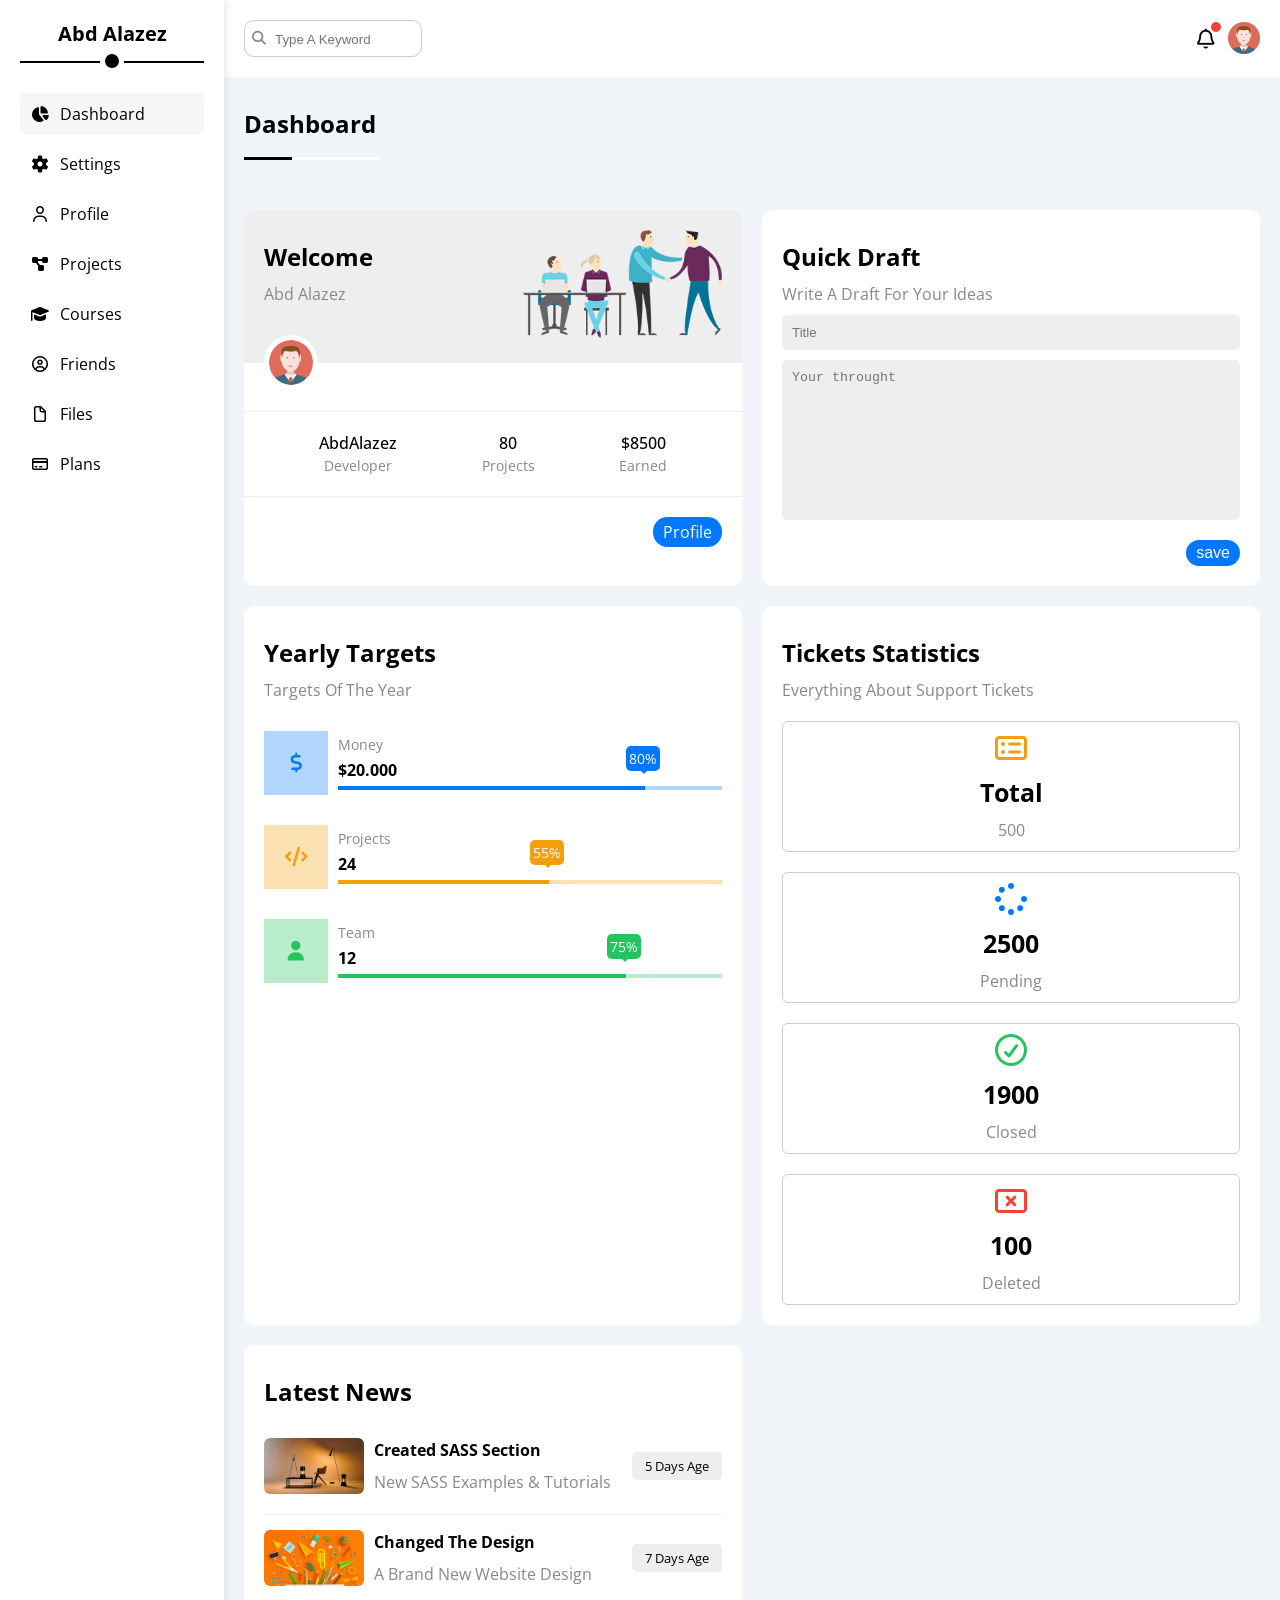
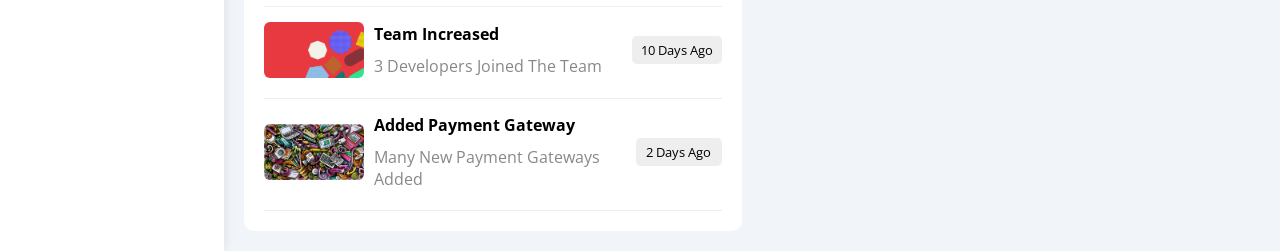
==== index.html @ 76b4c106 "Add files via upload" ====
<!doctype html>
<html lang="en">
  <head>
    <meta charset="UTF-8" />
    <meta name="viewport" content="width=device-width, initial-scale=1.0" />
    <link rel="stylesheet" href="css/all.min.css" />
    <link rel="stylesheet" href="css/framewerk.css" />
    <link rel="stylesheet" href="css/style.css" />
    <!-- font -->
    <link rel="preconnect" href="https://fonts.googleapis.com" />
    <link rel="preconnect" href="https://fonts.gstatic.com" crossorigin />
    <link
      href="https://fonts.googleapis.com/css2?family=Open+Sans:ital,wght@0,300..800;1,300..800&display=swap"
      rel="stylesheet"
    />
    <title>Dashboard-me</title>
  </head>
  <body>
    <main class="d-flex">
      <aside class="bg-white p-20 relative">
        <h3 class="relative txt-center txt-cap">abd alazez</h3>
        <ul>
          <li>
            <a
              href="index.html"
              class="active c-black txt-cap p-10 d-flex al-center gap-10 rad-6"
            >
              <i class="fa-solid fa-chart-pie fa-fw"></i>
              <span>dashboard</span>
            </a>
          </li>
          <li>
            <a
              href="settings.html"
              class="c-black txt-cap p-10 d-flex al-center gap-10 rad-6"
            >
              <i class="fa-solid fa-gear fa-fw"></i>
              <span>settings</span>
            </a>
          </li>
          <li>
            <a
              href="profile.html"
              class="c-black txt-cap p-10 d-flex al-center gap-10 rad-6"
            >
              <i class="fa-regular fa-user fa-fw"></i>
              <span>profile</span>
            </a>
          </li>
          <li>
            <a
              href="projects.html"
              class="c-black txt-cap p-10 d-flex al-center gap-10 rad-6"
            >
              <i class="fa-solid fa-diagram-project fa-fw"></i>
              <span>projects</span>
            </a>
          </li>
          <li>
            <a
              href="courses.html"
              class="c-black txt-cap p-10 d-flex al-center gap-10 rad-6"
            >
              <i class="fa-solid fa-graduation-cap fa-fw"></i>
              <span>courses</span>
            </a>
          </li>
          <li>
            <a
              href="friends.html"
              class="c-black txt-cap p-10 d-flex al-center gap-10 rad-6"
            >
              <i class="fa-regular fa-circle-user fa-fw"></i>
              <span>friends</span>
            </a>
          </li>
          <li>
            <a
              href="files.html"
              class="c-black txt-cap p-10 d-flex al-center gap-10 rad-6"
            >
              <i class="fa-regular fa-file fa-fw"></i>
              <span>files</span>
            </a>
          </li>
          <li>
            <a
              href="plans.html"
              class="c-black txt-cap p-10 d-flex al-center gap-10 rad-6"
            >
              <i class="fa-regular fa-credit-card fa-fw"></i>
              <span>plans</span>
            </a>
          </li>
        </ul>
      </aside>
      <section class="content">
        <!-- header -->
        <header class="flex-between p-20 bg-white">
          <div class="search relative">
            <i class="fa-solid fa-magnifying-glass"></i>
            <input type="search" placeholder="type a keyword" />
          </div>
          <div class="icons d-flex al-center gap-10 relative">
            <i class="fa-regular fa-bell fa-lg"></i>
            <img src="images/avatar.png" alt="avatar" />
          </div>
        </header>
        <!-- end header -->
        <h1 class="relative txt-cap p-20">dashboard</h1>
        <div class="wrapper p-20 d-grid gap-20 p-10-mobile">
          <!-- welcome -->
          <article class="welcome bg-white rad-10 over-hidden">
            <div class="head relative p-20 p-5-mobile flex-between">
              <div class="txt">
                <h2>welcome</h2>
                <p>abd alazez</p>
              </div>
              <figure>
                <img src="images/welcome.png" alt="peaple" />
              </figure>
              <img src="images/avatar.png" alt="avatar" class="rad-half" />
            </div>
            <div
              class="info flex-between p-20 p-10-mobile gap-20 txt-center txt-cap"
            >
              <div class="name">
                <p>abdAlazez</p>
                <span>developer</span>
              </div>
              <div class="projects">
                <p>80</p>
                <span>projects</span>
              </div>
              <div class="earned">
                <p>$8500</p>
                <span>earned</span>
              </div>
            </div>
            <a
              href="profile.html"
              class="btn-shape m-20 bg-blue hover-blue d-block w-ft"
              >profile</a
            >
          </article>
          <!-- end welcome -->

          <!-- draft -->
          <article class="draft bg-white rad-10 p-20 p-10-mobile">
            <h2>quick draft</h2>
            <p>Write A Draft For Your Ideas</p>
            <form action="#">
              <input
                type="text"
                placeholder="Title"
                class="d-block p-10 rad-6 bg-eee"
              />
              <textarea
                placeholder="Your throught"
                class="d-block p-10 rad-6 bg-eee"
              ></textarea>
              <input
                type="submit"
                value="save"
                class="btn-shape bg-blue d-block hover-blue"
              />
            </form>
          </article>
          <!-- end draft -->

          <!-- targets -->
          <article class="targets bg-white p-20 p-10-mobile rad-10">
            <h2>yearly targets</h2>
            <p>Targets Of The Year</p>
            <div class="mony-box d-flex gap-10 al-center">
              <i class="fa-solid fa-dollar-sign c-blue fa-lg flex-center"></i>
              <div class="info">
                <span class="d-block">money</span>
                <span class="d-block">$20.000</span>
                <span class="d-block"
                  ><span
                    style="width: 80%"
                    data-set="80%"
                    class="relative"
                  ></span
                ></span>
              </div>
            </div>
            <div class="projects-box d-flex gap-10 al-center">
              <i class="fa-solid fa-code c-orange fa-lg flex-center"></i>
              <div class="info">
                <span class="d-block">projects</span>
                <span class="d-block">24</span>
                <span class="d-block"
                  ><span
                    style="width: 55%"
                    data-set="55%"
                    class="relative"
                  ></span
                ></span>
              </div>
            </div>
            <div class="team-box d-flex gap-10 al-center">
              <i class="fa-solid fa-user c-green fa-lg flex-center"></i>
              <div class="info">
                <span class="d-block">Team</span>
                <span class="d-block">12</span>
                <span class="d-block"
                  ><span
                    style="width: 75%"
                    data-set="75%"
                    class="relative"
                  ></span
                ></span>
              </div>
            </div>
          </article>
          <!-- end targets -->

          <!-- statistics -->
          <article class="statistics bg-white rad-10 p-20 p-10-mobile">
            <h2>Tickets Statistics</h2>
            <p>Everything About Support Tickets</p>
            <div class="boxes d-grid gap-20 mt-20">
              <div class="total p-10 txt-center rad-6">
                <i class="fa-regular fa-rectangle-list fa-2x c-orange"></i>
                <p>Total</p>
                <span>500 </span>
              </div>
              <div class="pending p-10 txt-center rad-6">
                <i class="fa-solid fa-spinner c-blue fa-2x"></i>
                <p>2500</p>
                <span>Pending</span>
              </div>
              <div class="closed p-10 txt-center rad-6">
                <i class="fa-regular fa-circle-check fa-2x c-green"></i>
                <p>1900</p>
                <span>Closed</span>
              </div>
              <div class="deleted p-10 txt-center rad-6">
                <i class="fa-regular fa-rectangle-xmark fa-2x c-red"></i>
                <p>100</p>
                <span>Deleted</span>
              </div>
            </div>
          </article>
          <!-- end statistics -->

          <!-- news -->
          <article class="news bg-white p-20 p-10-mobile rad-10">
            <h2>latest news</h2>
            <div class="news-boxes">
              <div class="flex-between">
                <div class="info d-flex al-center gap-10">
                  <img src="images/news-01.png" class="rad-6" />
                  <div class="txt">
                    <h3>Created SASS Section</h3>
                    <p>New SASS Examples & Tutorials</p>
                  </div>
                </div>
                <span class="d-block rad-6 txt-center">5 days age</span>
              </div>
              <div class="flex-between">
                <div class="info d-flex al-center gap-10">
                  <img src="images/news-02.png" class="rad-6" />
                  <div class="txt">
                    <h3>Changed The Design</h3>
                    <p>A Brand New Website Design</p>
                  </div>
                </div>
                <span class="d-block rad-6 txt-center">7 days age</span>
              </div>
              <div class="flex-between">
                <div class="info d-flex al-center gap-10">
                  <img src="images/news-03.png" class="rad-6" />
                  <div class="txt">
                    <h3>Team Increased</h3>
                    <p>3 Developers Joined The Team</p>
                  </div>
                </div>
                <span class="d-block rad-6 txt-center">10 days ago</span>
              </div>
              <div class="flex-between">
                <div class="info d-flex al-center gap-10">
                  <img src="images/news-04.png" class="rad-6" />
                  <div class="txt">
                    <h3>Added Payment Gateway</h3>
                    <p>Many New Payment Gateways Added</p>
                  </div>
                </div>
                <span class="d-block rad-6 txt-center">2 days ago</span>
              </div>
            </div>
          </article>
          <!-- end news -->
        </div>
      </section>
    </main>
  </body>
</html>
---- css/framewerk.css ----
/* layout */
.d-block {
  display: block;
}

.d-flex {
  display: flex;
}

.al-center {
  align-items: center;
}

.flx-bt {
  justify-content: space-between;
}

.gap-5 {
  gap: calc(var(--px-x) / 2);
}
.gap-10 {
  gap: var(--px-x);
}
.gap-20 {
  gap: var(--px-2x);
}

.d-grid {
  display: grid;
}
@media (max-width: 47.9375rem) {
  .d-block-moblie {
    display: block;
  }
}
/* end-layout */
/* over flow */
.over-hidden {
  overflow: hidden;
}
/* end over flow */

/* padding - margin */
.p-10 {
  padding: var(--px-x);
}

.p-tb-10 {
  padding: var(--px-x);
}

.p-15 {
  padding: 0.9375rem;
}

.p-20 {
  padding: var(--px-2x);
}

.pt-20 {
  padding-block-start: 1.25rem;
}
.p-tb-20 {
  padding: var(--px-2x);
}
@media (max-width: 47.9375rem) {
  .p-5-mobile {
    padding: calc(var(--px-x) / 2);
  }
}
@media (max-width: 47.9375rem) {
  .p-10-mobile {
    padding: var(--px-x);
  }
}

.m-20 {
  margin: 1.25rem;
}
.mt-20 {
  margin-top: var(--px-2x);
}
/* end padding - margin */
.w-ft {
  width: fit-content;
}
/* background */
.bg-eee {
  background-color: #eee;
}
.bg-blue {
  background-color: var(--blue-color);
}
.hover-blue:hover {
  background-color: var(--blue-alt-color);
}
.bg-white {
  background-color: #fff;
}

/* end background */
/* border */
.rad-6 {
  border-radius: 0.375em;
}
.rad-10 {
  border-radius: var(--px-x);
}

.rad-half {
  border-radius: 50%;
}
/* end border */
/* position */
.relative {
  position: relative;
}
/* end position */
/* font */
.txt-center {
  text-align: center;
}
@media (max-width: 47.9375rem) {
  .txt-center-mobile {
    text-align: center;
  }
}
.txt-cap {
  text-transform: capitalize;
}
.txt-upper {
  text-transform: uppercase;
}
.c-black {
  color: #000;
}
.c-green {
  color: var(--green-color);
}
.c-orange {
  color: var(--orange-color);
}
.c-red {
  color: var(--red-color);
}
.c-blue {
  color: var(--blue-color)
}
/* end font */
/* componant */
.flex-between {
  display: flex;
  justify-content: space-between;
  align-items: center;
}
.flex-center {
  display: flex;
  justify-content: center;
  align-items: center;
}

.btn-shape {
  border: none;
  padding: 0.25rem var(--px-x);
  font-size: 1rem;
  border-radius: 0.9rem;
}
---- css/style.css ----
*,
*::before,
*::after {
  box-sizing: border-box;
}

input:focus,
button:focus,
textarea:focus {
  outline: none;
}

:root {
  --blue-color: #0077ff;
  --blue-alt-color: #0d69d5;
  --orange-color: #f59e0b;
  --green-color: #22c55e;
  --red-color: #f44336;
  --grey-color: #888;
  --grey-alt-color: #eee;
  --duration: 0.3s;
  --px-x: 0.625rem;
  --px-2x: 1.25rem;
  --px-2x5: 1.5625rem;
  --px-3x: 1.875rem;
}

html {
  scroll-behavior: smooth;
}

::-webkit-scrollbar {
  width: 0.8rem;
}
::-webkit-scrollbar-track {
  background-color: #fff;
}
::-webkit-scrollbar-thumb {
  background-color: var(--blue-color);
}
::-webkit-scrollbar-thumb:hover {
  background-color: var(--blue-alt-color);
}

body {
  margin: 0;
  font-family: "Open Sans", sans-serif;
  text-transform: capitalize;
}

img {
  max-width: 100%;
}

a {
  color: inherit;
  text-decoration: none;
}

ul {
  list-style: none;
  padding: 0;
}
/* end global rules */
main {
  min-height: 100dvh;
  background-color: #f1f5f9;
}

/* asied */
main aside {
  box-shadow: 0 0 10px #ddd;
  width: 14rem;
  h3 {
    margin-top: 0;
    padding-bottom: 1rem;
    font-size: clamp(0.938rem, calc(0.824rem + 0.568vw), 1.25rem);
  }
  ul {
    a {
      margin-block-start: 0.5rem;
      transition: background-color var(--duration);
      &:hover,
      &.active {
        background-color: #f6f6f6;
      }
    }
  }
}
@media (min-width: 768px) {
  aside > h3 {
    &::before,
    &::after {
      content: "";
      position: absolute;
      background: #000;
    }
    &::before {
      width: 100%;
      height: 0.1rem;
      bottom: 0;
      left: 0;
    }
    &::after {
      border-radius: 50%;
      bottom: -50%;
      left: 50%;
      transform: translate(-50%, -50%);
      padding: 7px;
      border: 5px solid #fff;
    }
  }
  aside ul li:first-child {
    margin-block-start: var(--px-3x);
  }
}
@media (max-width: 47.9375rem) {
  main aside {
    max-width: 4rem;
    padding: var(--px-x) !important;
    h3 {
      writing-mode: sideways-lr;
      margin-left: 0.4rem;
      margin-top: 0.3rem;
    }
    li span {
      display: none;
    }
  }
}
/* end aside */
main section.content {
  flex: 1;
}

section.content header {
  .search {
    border: 1px solid #ccc;
    border-radius: 0.6rem;
    padding-block: 0.4rem;
    padding-inline: 1.875rem 0.4rem;
    i {
      position: absolute;
      top: 50%;
      transform: translateY(-50%);
      left: 5px;
      color: var(--grey-color);
      font-size: 14px;
    }
    input[type="search"] {
      border: none;
      width: 8.75rem;
      transition: width var(--duration);
      padding: 0;
      &::placeholder {
        text-transform: capitalize;
        transition: opacity var(--duration);
      }
      &:focus {
        width: 11.25rem;
        &::placeholder {
          opacity: 0;
        }
      }
    }
  }
  .icons {
    &::after {
      content: "";
      width: var(--px-x);
      height: var(--px-x);
      border-radius: 50%;
      background-color: var(--red-color);
      position: absolute;
      top: 0;
      left: 1.1em;
    }
    img {
      width: 2rem;
      height: 2rem;
    }
  }
}

h1 {
  margin: var(--px-x) 0 var(--px-3x);
  &::before,
  &::after {
    content: "";
    position: absolute;
    height: 3px;
    bottom: 0;
    left: var(--px-2x);
  }
  &::before {
    width: 8.5rem;
    background-color: #fff;
  }
  &::after {
    background-color: #000;
    width: 3rem;
  }
}

section.content .wrapper {
  grid-template-columns: repeat(auto-fill, minmax(22rem, 1fr));
}
@media (max-width: 767px) {
  section.content .wrapper {
    grid-template-columns: minmax(200px, 1fr);
    gap: 10px;
  }
}

.wrapper article {
  h2,
  h2 + p:first-of-type {
    margin-block: var(--px-x);
  }
  & h2 + p:first-of-type {
    color: var(--grey-color);
  }
}

/* welcome article */
.wrapper .welcome {
  .head {
    background-color: var(--grey-alt-color);
    align-items: flex-start;

    figure {
      margin: 0;
      width: 12.5rem;
    }
    & > img {
      position: absolute;
      width: 3.4rem;
      bottom: -1.7rem;
      border: 5px solid #fff;
    }
  }
  .info {
    margin-top: 3rem;
    border-block: 1px solid var(--grey-alt-color);
    justify-content: space-evenly;
    gap: var(--px-3x);
    p {
      font-weight: 500;
      margin: 0;
    }
    span {
      color: var(--grey-color);
      font-size: 0.9rem;
    }
  }
  a {
    color: #fff;
    margin-left: auto;
    margin-bottom: var(--px-3x);
    transition: background-color var(--duration);
  }
}
/* end welcome article */

/* draft article */
.wrapper .draft {
  form {
    input[type="text"],
    textarea {
      width: 100%;
      border: none;
      color: #fff;
      caret-color: #000;
    }
    textarea {
      margin-block: var(--px-x);
      height: 10rem;
      resize: none;
    }
    input[type="submit"] {
      color: #fff;
      margin: var(--px-2x) 0 0 auto;
      cursor: pointer;
    }
  }
}
/* end draft article */

/* target artcile */
.wrapper .targets {
  & > div {
    margin-block: var(--px-3x);
    i {
      width: 4rem;
      height: 4rem;
    }
    .info {
      flex-grow: 1;
      & > span:first-child {
        color: var(--grey-color);
        font-size: 14px;
      }
      & > span:nth-child(2) {
        margin-block: 5px;
        font-weight: bold;
      }
      & > span:last-child {
        span {
          display: block;
          height: 4px;
          &::before {
            content: attr(data-set);
            position: absolute;
            right: -15px;
            top: -40px;
            color: #fff;
            font-size: 14px;
            padding: 3px;
            border-radius: 5px;
          }
          &::after {
            content: "";
            position: absolute;
            border-width: 6px;
            border-style: solid;
            border-color: transparent;
            right: -5px;
            top: -18px;
          }
        }
      }
    }
  }

  .mony-box {
    i {
      background-color: #0077ff4f;
    }
    .info {
      & > span:last-child {
        background-color: #0077ff4f;
        span {
          background-color: var(--blue-color);
          &::before {
            background-color: var(--blue-color);
          }
          &::after {
            border-top-color: var(--blue-color);
          }
        }
      }
    }
  }
  .projects-box {
    i {
      background-color: #f59f0b4f;
    }
    .info {
      & > span:last-child {
        background-color: #f59f0b4f;
        span {
          background-color: var(--orange-color);
          &::before {
            background-color: var(--orange-color);
          }
          &::after {
            border-top-color: var(--orange-color);
          }
        }
      }
    }
  }
  .team-box {
    i {
      background-color: #22c55e52;
    }
    .info {
      & > span:last-child {
        background-color: #22c55e52;
        span {
          background-color: var(--green-color);
          &:before {
            background-color: var(--green-color);
          }
          &::after {
            border-top-color: var(--green-color);
          }
        }
      }
    }
  }
}
/* end target article */
/* statistics */
.wrapper .statistics {
  .boxes {
    grid-template-columns: repeat(auto-fill, minmax(14rem, 1fr));
    & > div {
      border: 1px solid #ccc;
      p {
        font-weight: bold;
        font-size: var(--px-2x5);
        margin-block: var(--px-x);
      }
      span {
        color: var(--grey-color);
        font-size: 16px;
      }
    }
  }
}
/* end statistics */
.wrapper .news-boxes {
  & > div {
    margin-top: 15px;
    border-bottom: 1px solid var(--grey-alt-color);
    padding-bottom: 20px;;
    &:first-child {
      margin-top: 30px;
    }
    .info {
      img {
        width: 100px;
      }
      .txt {
        h3 {
          margin: 0;
          font-size: 1rem;
        }
        p {
          margin: var(--px-x) 0 0;
          color: var(--grey-color);
        }
      }
    }
    span {
      background-color: var(--grey-alt-color);
      padding: 5px;
      font-size: 0.8rem;
      width: 90px;
    }
  }
}
@media (max-width:767px) {
  .wrapper .news-boxes {
    & > div {
      flex-direction: column;
      text-align: center;
      gap: 20px;
      margin-bottom:20px ;
    }
    .info {
      flex-direction: column;
    }
  }
}
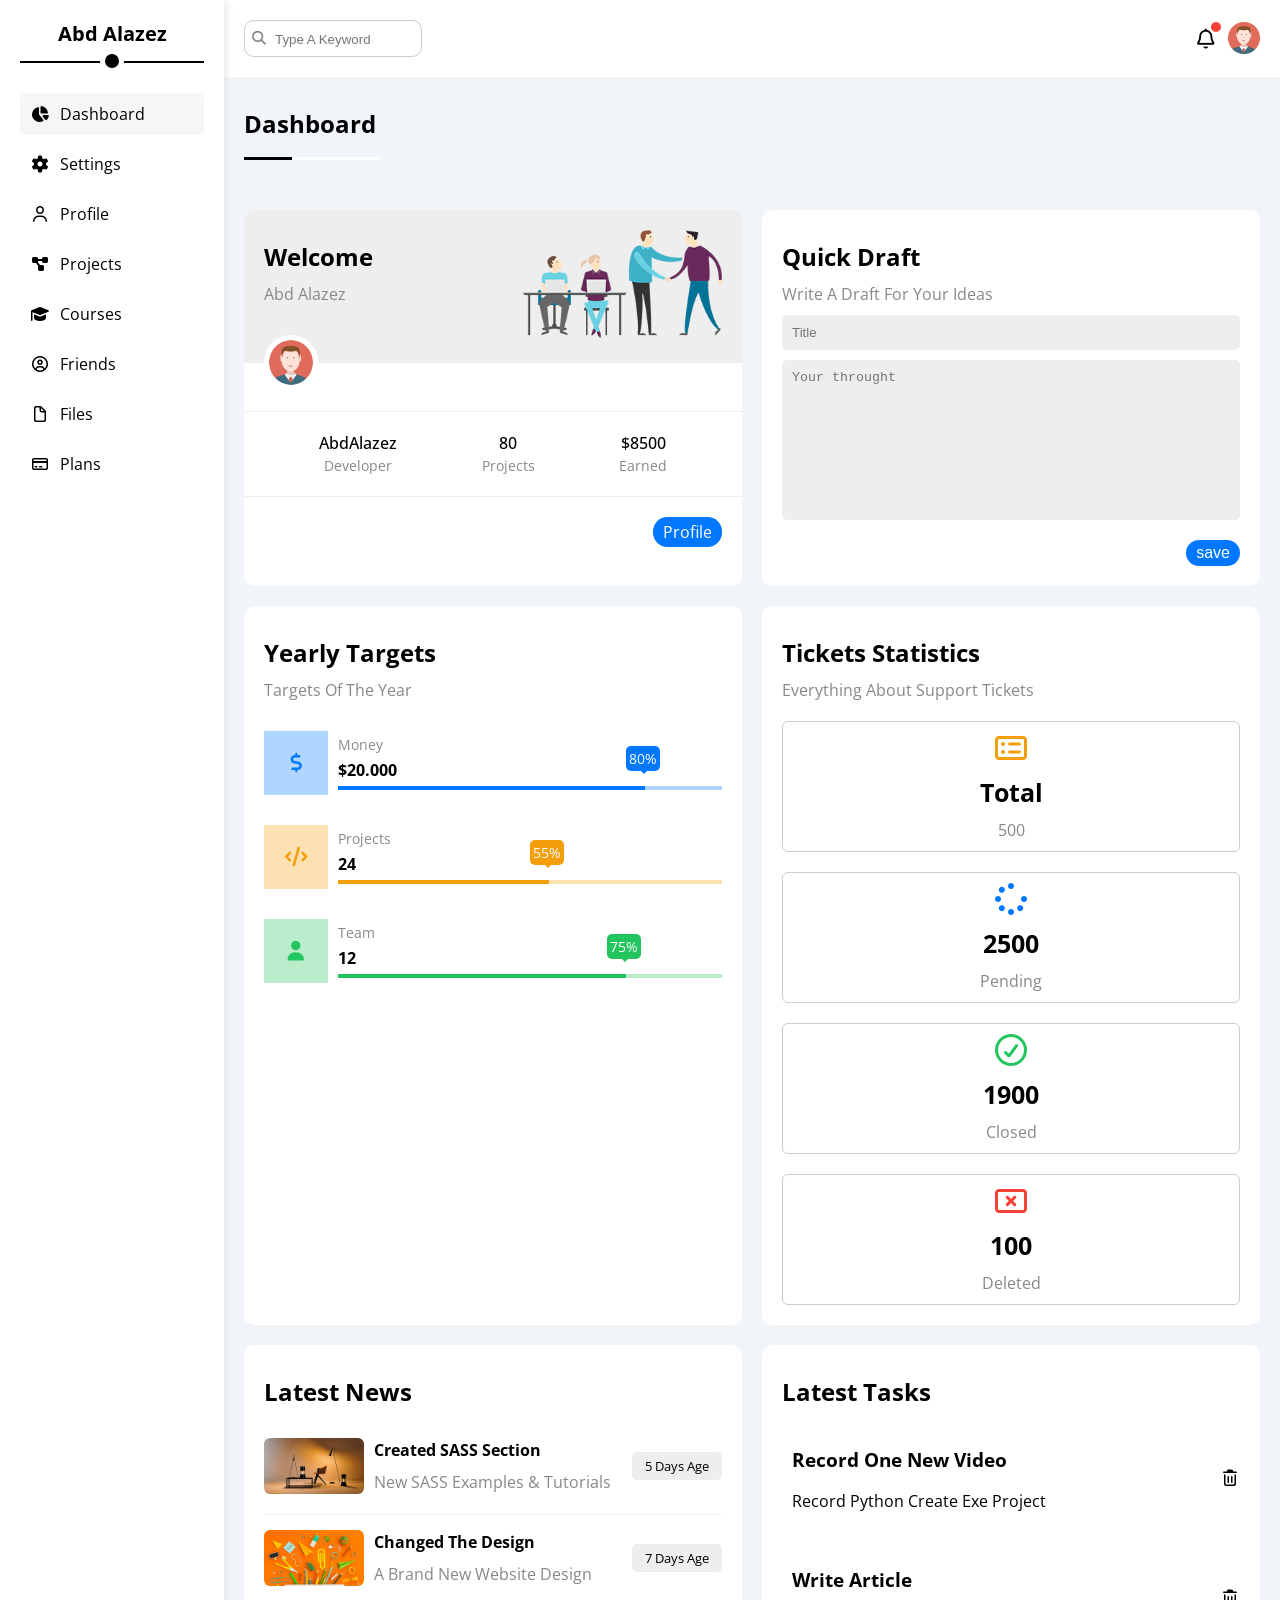
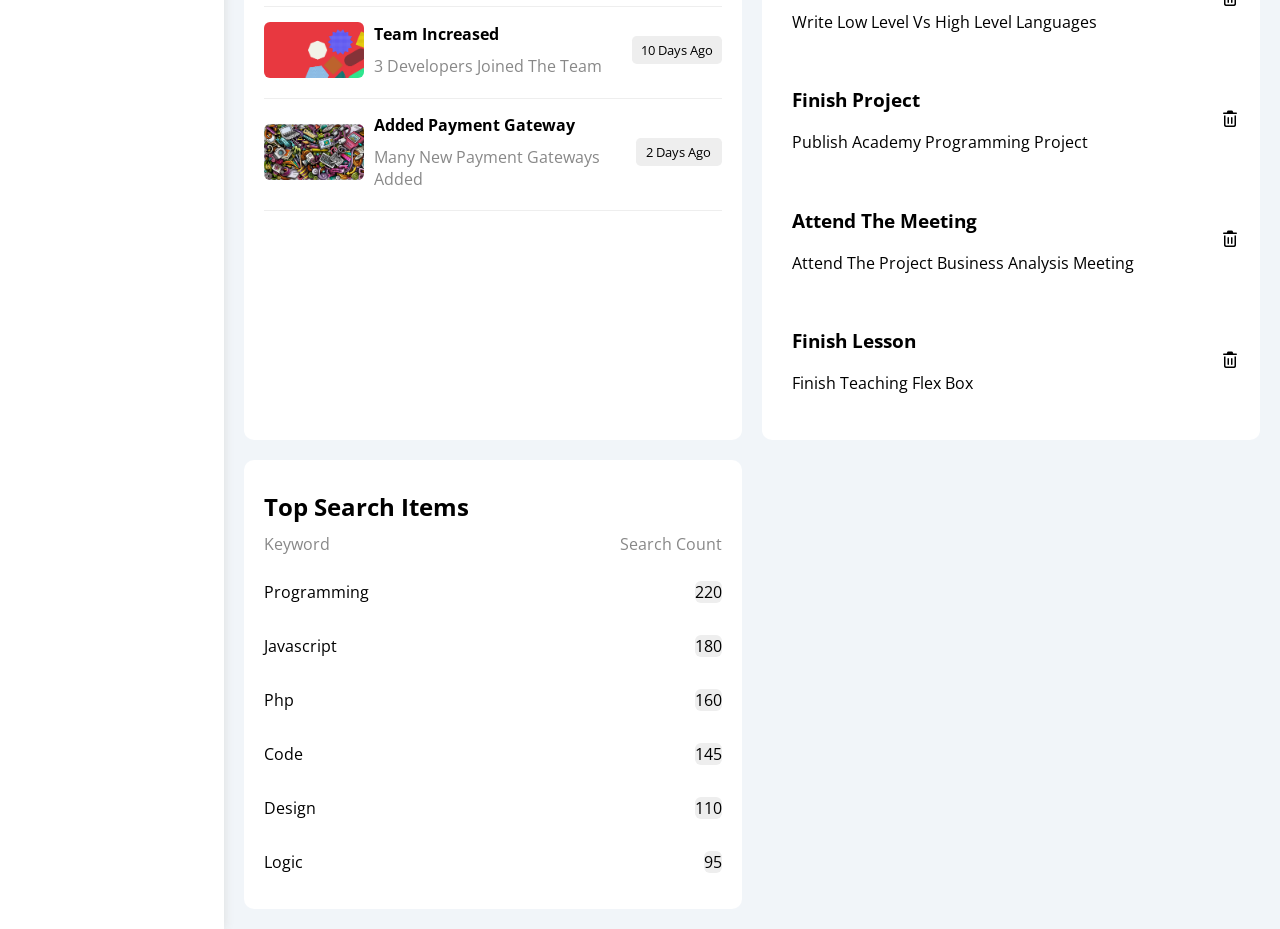
==== commit 1b0d0713: "adding items and search-items articles" ====
--- a/index.html
+++ b/index.html
@@ -293,6 +293,77 @@
             </div>
           </article>
           <!-- end news -->
+                    <!-- tasks -->
+          <article class="tasks bg-white p-20 p-10-mobile rad-10">
+            <h2>latest tasks</h2>
+            <div class="flex-between">
+              <div class="txt p-tb-10">
+                <h3>record one new video</h3>
+                <p>Record Python Create Exe Project</p>
+              </div>
+              <i class="fa-regular fa-trash-can"></i>
+            </div>
+            <div class="flex-between">
+              <div class="txt p-tb-10">
+                <h3>Write Article</h3>
+                <p>Write Low Level vs High Level Languages</p>
+              </div>
+              <i class="fa-regular fa-trash-can"></i>
+            </div>
+            <div class="flex-between">
+              <div class="txt p-tb-10">
+                <h3>Finish Project</h3>
+                <p>Publish Academy Programming Project</p>
+              </div>
+              <i class="fa-regular fa-trash-can"></i>
+            </div>
+            <div class="flex-between deleted">
+              <div class="txt p-tb-10">
+                <h3>Attend The Meeting</h3>
+                <p>Attend The Project Business Analysis Meeting</p>
+              </div>
+              <i class="fa-regular fa-trash-can"></i>
+            </div>
+            <div class="flex-between">
+              <div class="txt p-tb-10">
+                <h3>Finish Lesson</h3>
+                <p>Finish Teaching Flex Box</p>
+              </div>
+              <i class="fa-regular fa-trash-can"></i>
+            </div>
+          </article>
+          <!-- end tasks -->
+
+          <!-- search-item -->
+          <article class="search-item bg-white p-20 p-10-mobile rad-10">
+            <h2>top search items</h2>
+            <p class="flex-between"><span>keyword</span> <span>search count</span></p>
+            <div class="flex-between">
+              <p>programming</p>
+              <span class="rad-6 bg-eee">220</span>
+            </div>
+            <div class="flex-between">
+              <p>javascript</p>
+              <span class="rad-6 bg-eee">180</span>
+            </div>
+            <div class="flex-between">
+              <p>php</p>
+              <span class="rad-6 bg-eee">160</span>
+            </div>
+            <div class="flex-between">
+              <p>code</p>
+              <span class="rad-6 bg-eee">145</span>
+            </div>
+            <div class="flex-between">
+              <p>design</p>
+              <span class="rad-6 bg-eee">110</span>
+            </div>
+            <div class="flex-between">
+              <p>logic</p>
+              <span class="rad-6 bg-eee">95</span>
+            </div>
+          </article>
+          <!-- end search-item -->
         </div>
       </section>
     </main>
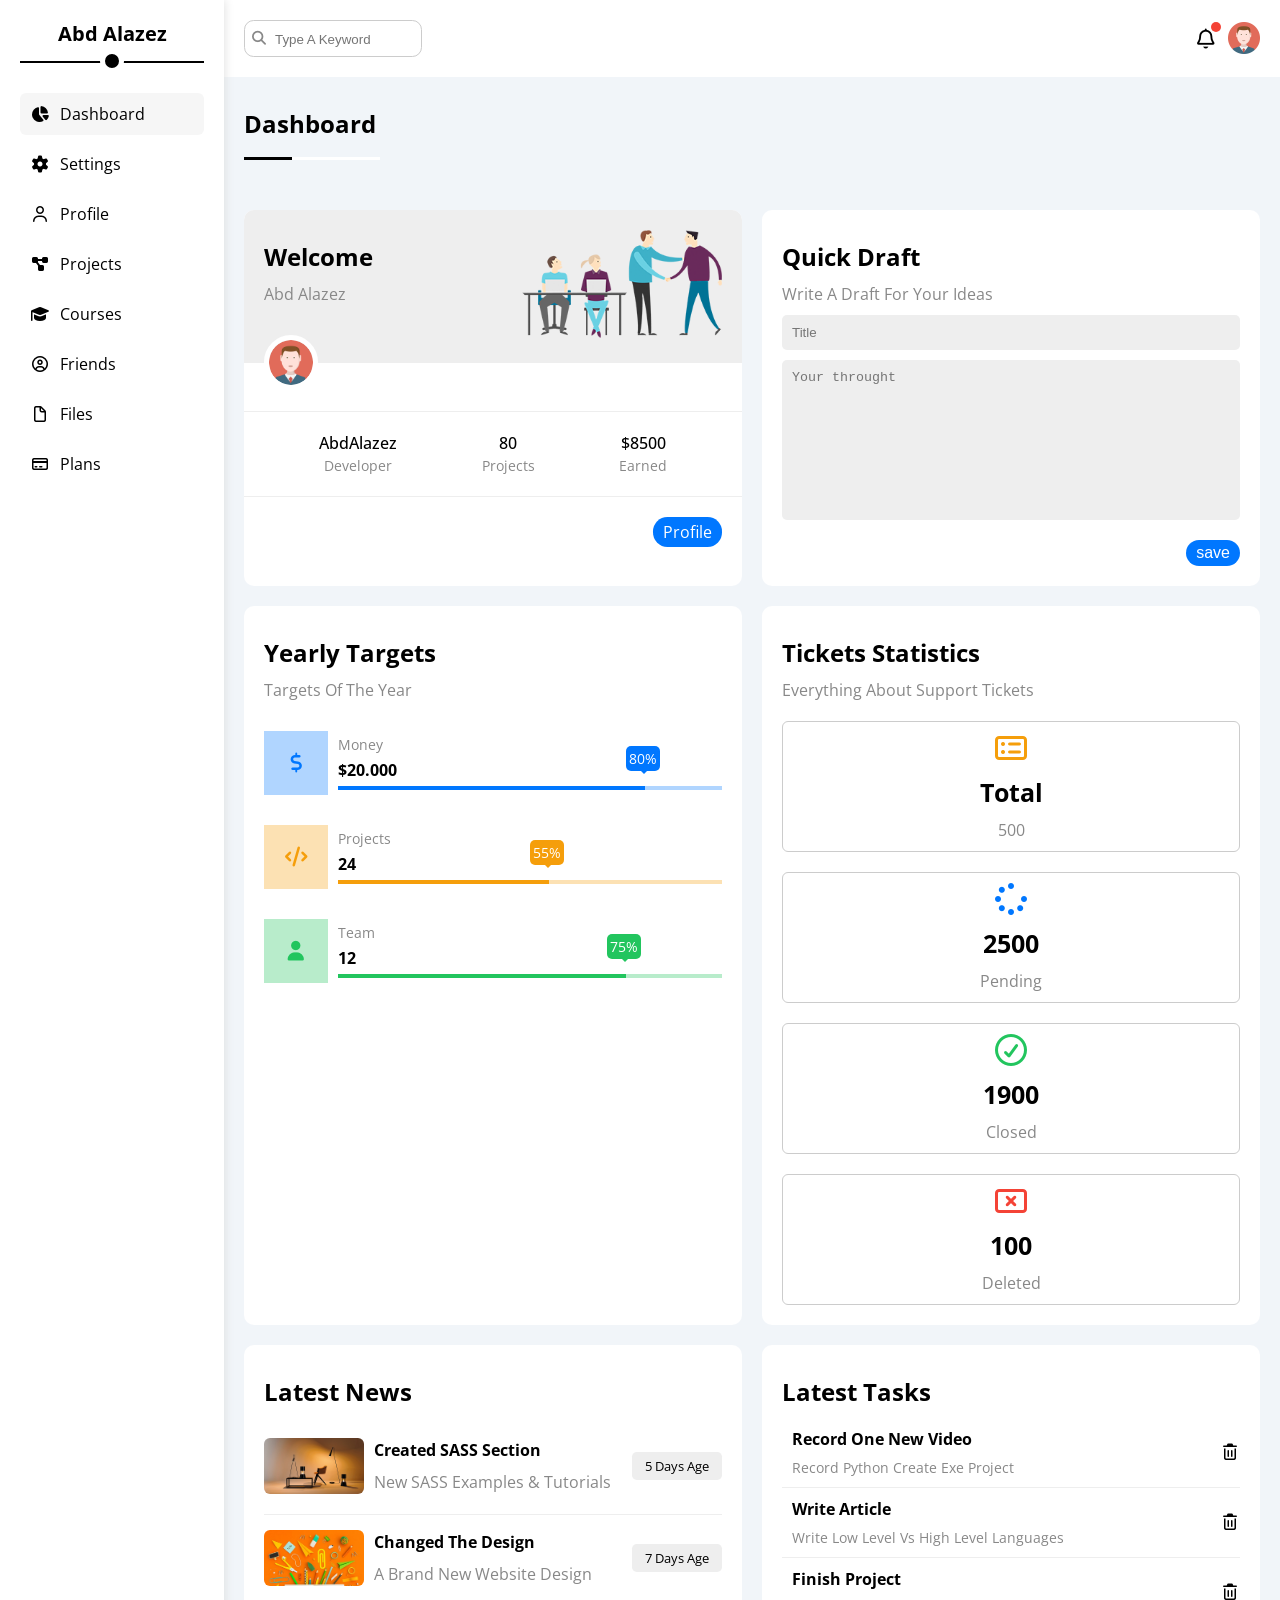
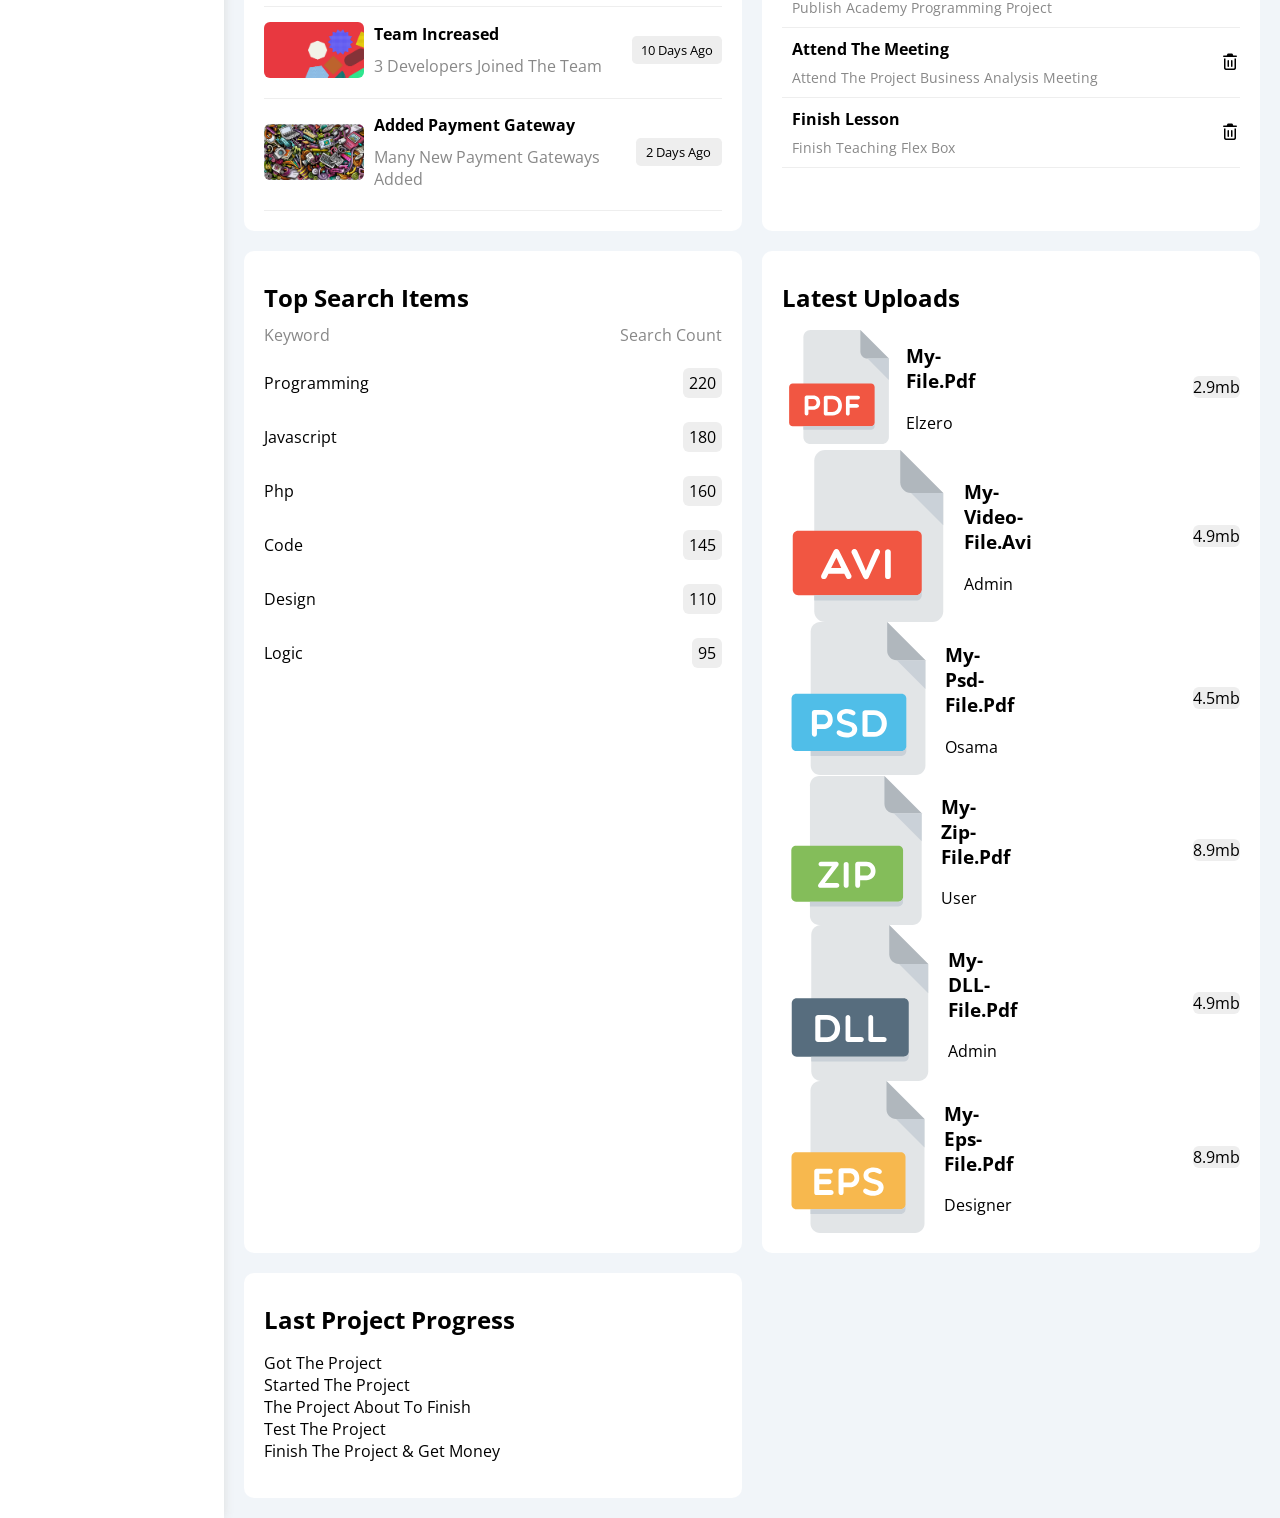
==== commit d8a76b71: "Update index.html by adding upload and projects sections Add uploads and projects sections with upda" ====
--- a/index.html
+++ b/index.html
@@ -364,6 +364,84 @@
             </div>
           </article>
           <!-- end search-item -->
+                    <!-- uploads -->
+          <article class="uploads bg-white p-20 p-10-mobile rad-10">
+            <h2>latest uploads</h2>
+            <div class="flex-between">
+              <div class="info d-flex al-center gap-10">
+                <img src="images/pdf.svg" alt="pdf" />
+                <div class="txt">
+                  <h3>my-file.pdf</h3>
+                  <p>Elzero</p>
+                </div>
+              </div>
+              <span class="d-block rad-6 txt-center bg-eee">2.9mb</span>
+            </div>
+            <div class="flex-between">
+              <div class="info d-flex al-center gap-10">
+                <img src="images/avi.svg" alt="avi" />
+                <div class="txt">
+                  <h3>My-Video-File.avi</h3>
+                  <p>Admin</p>
+                </div>
+              </div>
+              <span class="d-block rad-6 txt-center bg-eee">4.9mb</span>
+            </div>
+            <div class="flex-between">
+              <div class="info d-flex al-center gap-10">
+                <img src="images/psd.svg" alt="psd" />
+                <div class="txt">
+                  <h3>My-Psd-File.pdf</h3>
+                  <p>Osama</p>
+                </div>
+              </div>
+              <span class="d-block rad-6 txt-center bg-eee">4.5mb</span>
+            </div>
+            <div class="flex-between">
+              <div class="info d-flex al-center gap-10">
+                <img src="images/zip.svg" alt="zip" />
+                <div class="txt">
+                  <h3>My-Zip-File.pdf</h3>
+                  <p>User</p>
+                </div>
+              </div>
+              <span class="d-block rad-6 txt-center bg-eee">8.9mb</span>
+            </div>
+            <div class="flex-between">
+              <div class="info d-flex al-center gap-10">
+                <img src="images/dll.svg" alt="dll" />
+                <div class="txt">
+                  <h3>My-DLL-File.pdf</h3>
+                  <p>Admin</p>
+                </div>
+              </div>
+              <span class="d-block rad-6 txt-center bg-eee">4.9mb</span>
+            </div>
+            <div class="flex-between">
+              <div class="info d-flex al-center gap-10">
+                <img src="images/eps.svg" alt="eps" />
+                <div class="txt">
+                  <h3>My-Eps-File.pdf</h3>
+                  <p>Designer</p>
+                </div>
+              </div>
+              <span class="d-block rad-6 txt-center bg-eee">8.9mb</span>
+            </div>
+          </article>
+          <!-- end uploads -->
+
+          <!-- projects -->
+          <article class="projects bg-white p-20 p-10-mobile rad-10">
+            <h2>last project progress</h2>
+            <ul class="relative">
+              <li class="relative done">Got The Project</li>
+              <li class="relative done">Started The Project</li>
+              <li class="relative done">The Project About To Finish</li>
+              <li class="relative current">Test The Project</li>
+              <li class="relative wait">Finish The Project & Get Money</li>
+            </ul>
+          </article>
+          <!-- end projects -->
         </div>
       </section>
     </main>
--- a/css/style.css
+++ b/css/style.css
@@ -454,3 +454,35 @@
     }
   }
 }
+/* tasks */
+.wrapper .tasks {
+  & > div {
+    border-bottom: 1px solid #eee;
+    .txt {
+      h3 {
+        margin: 0;
+        font-size: 1rem;
+      }
+      p {
+        margin: 0.5rem 0 0;
+        color: var(--grey-color);
+        font-size: 14px;
+      }
+    }
+    i {
+      transition: color var(--duration);
+      &:hover {
+        color: var(--red-color);
+      }
+      cursor: pointer;
+    }
+  }
+}
+/* end tasks */
+/* search-item */
+.search-item {
+  .bg-eee {
+    padding: 4px 6px;
+  }
+}
+/* end search-item */
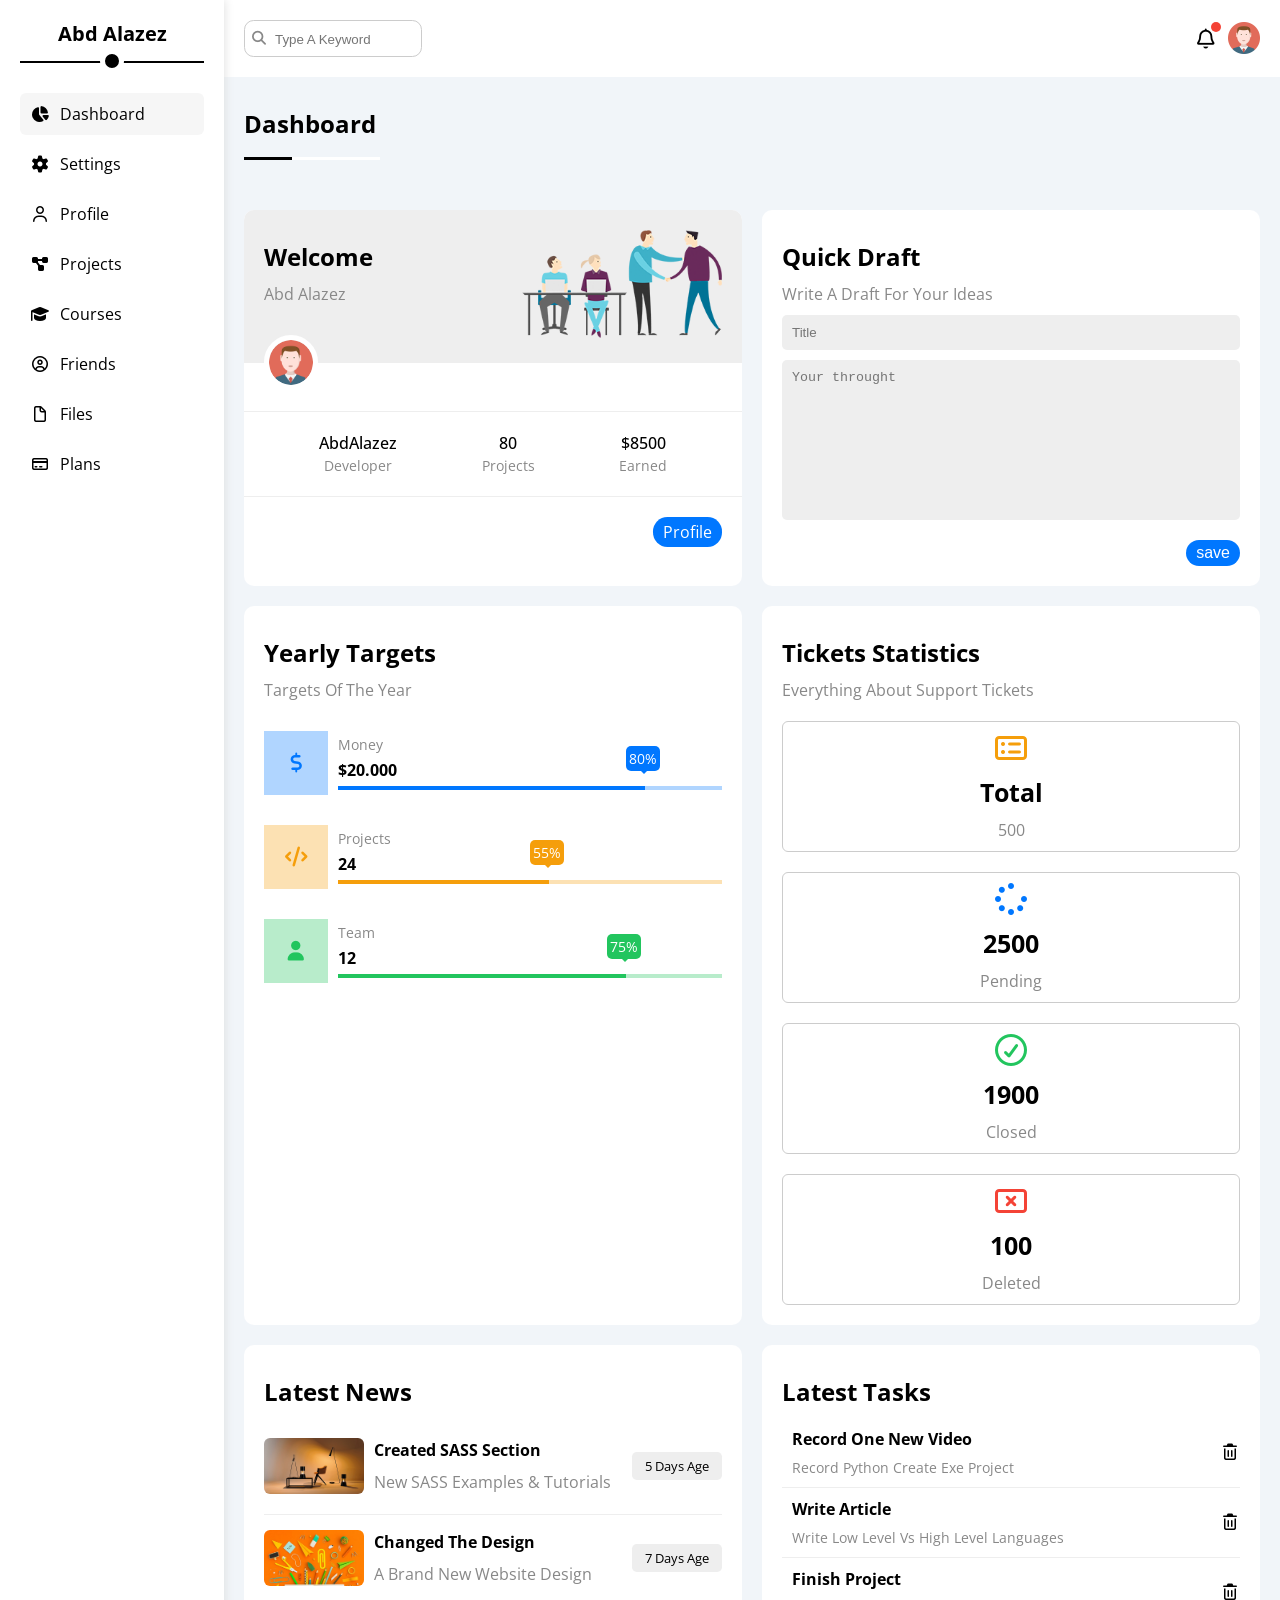
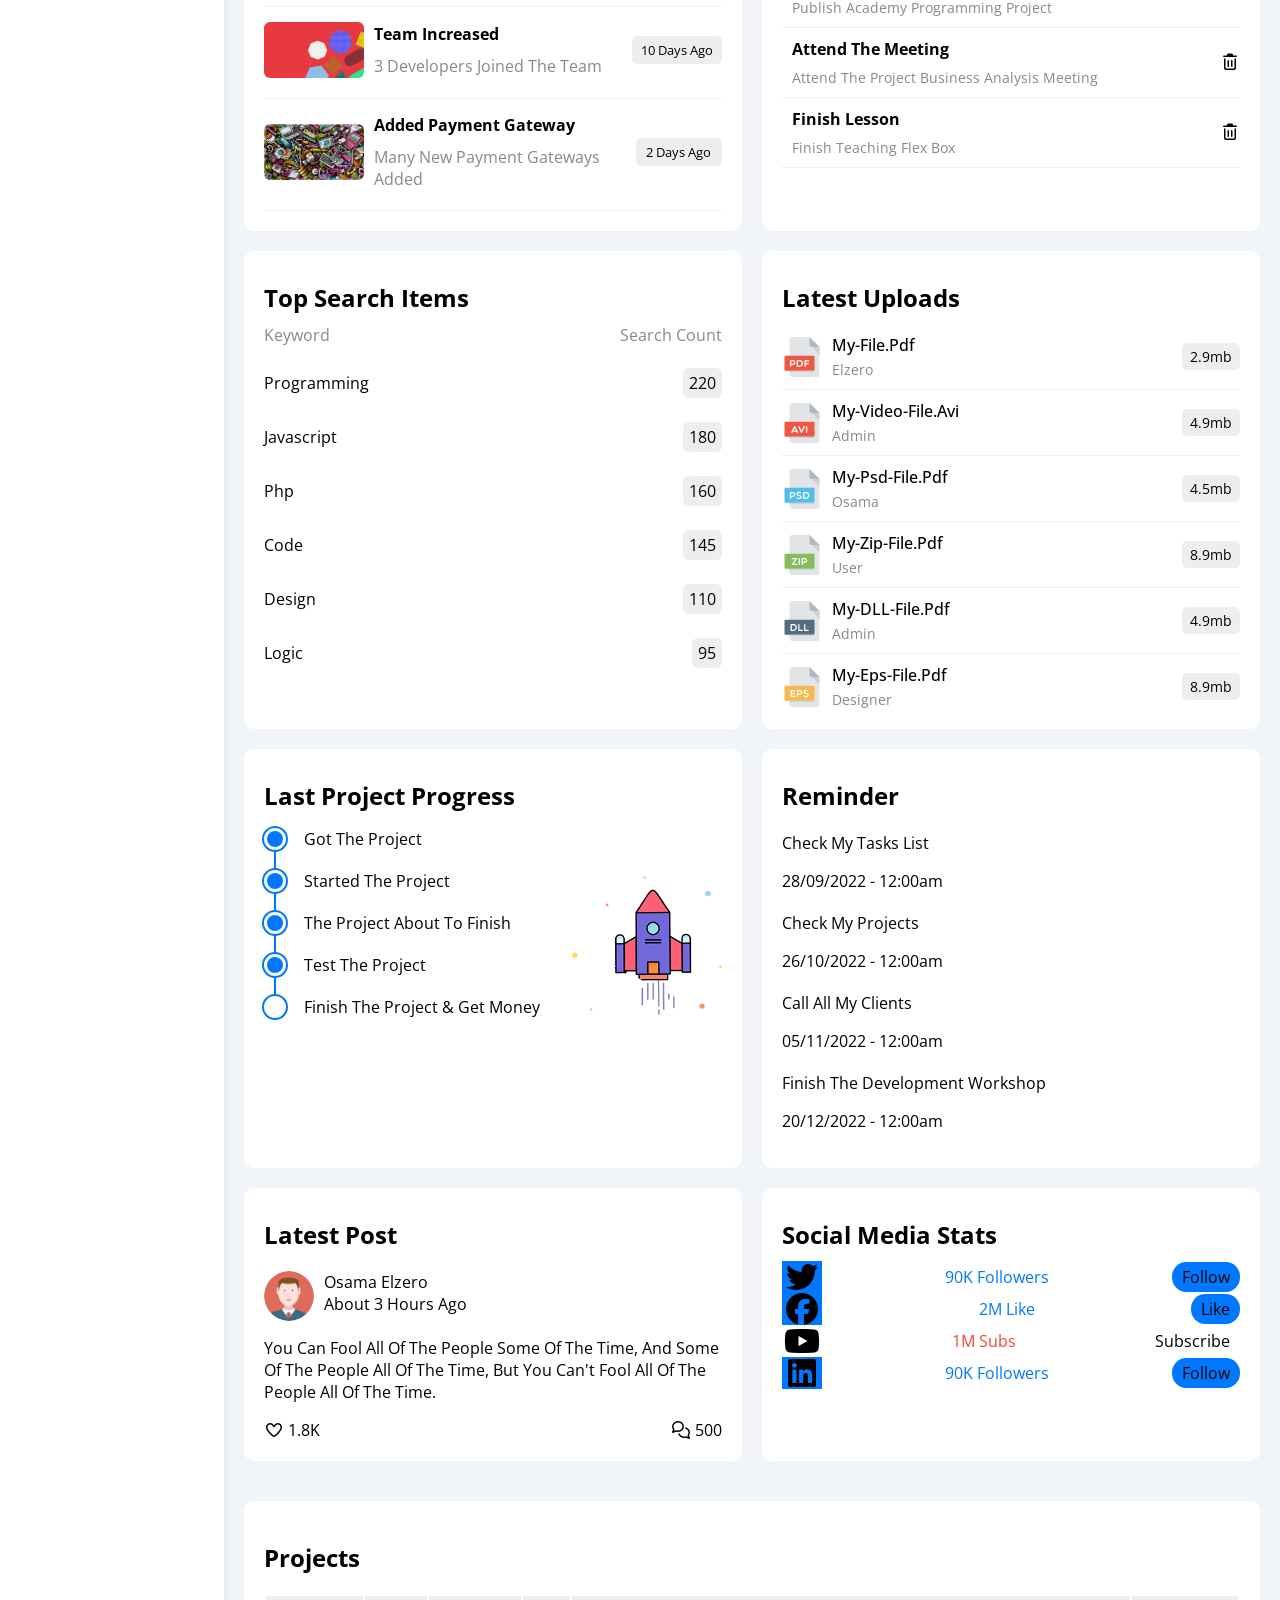
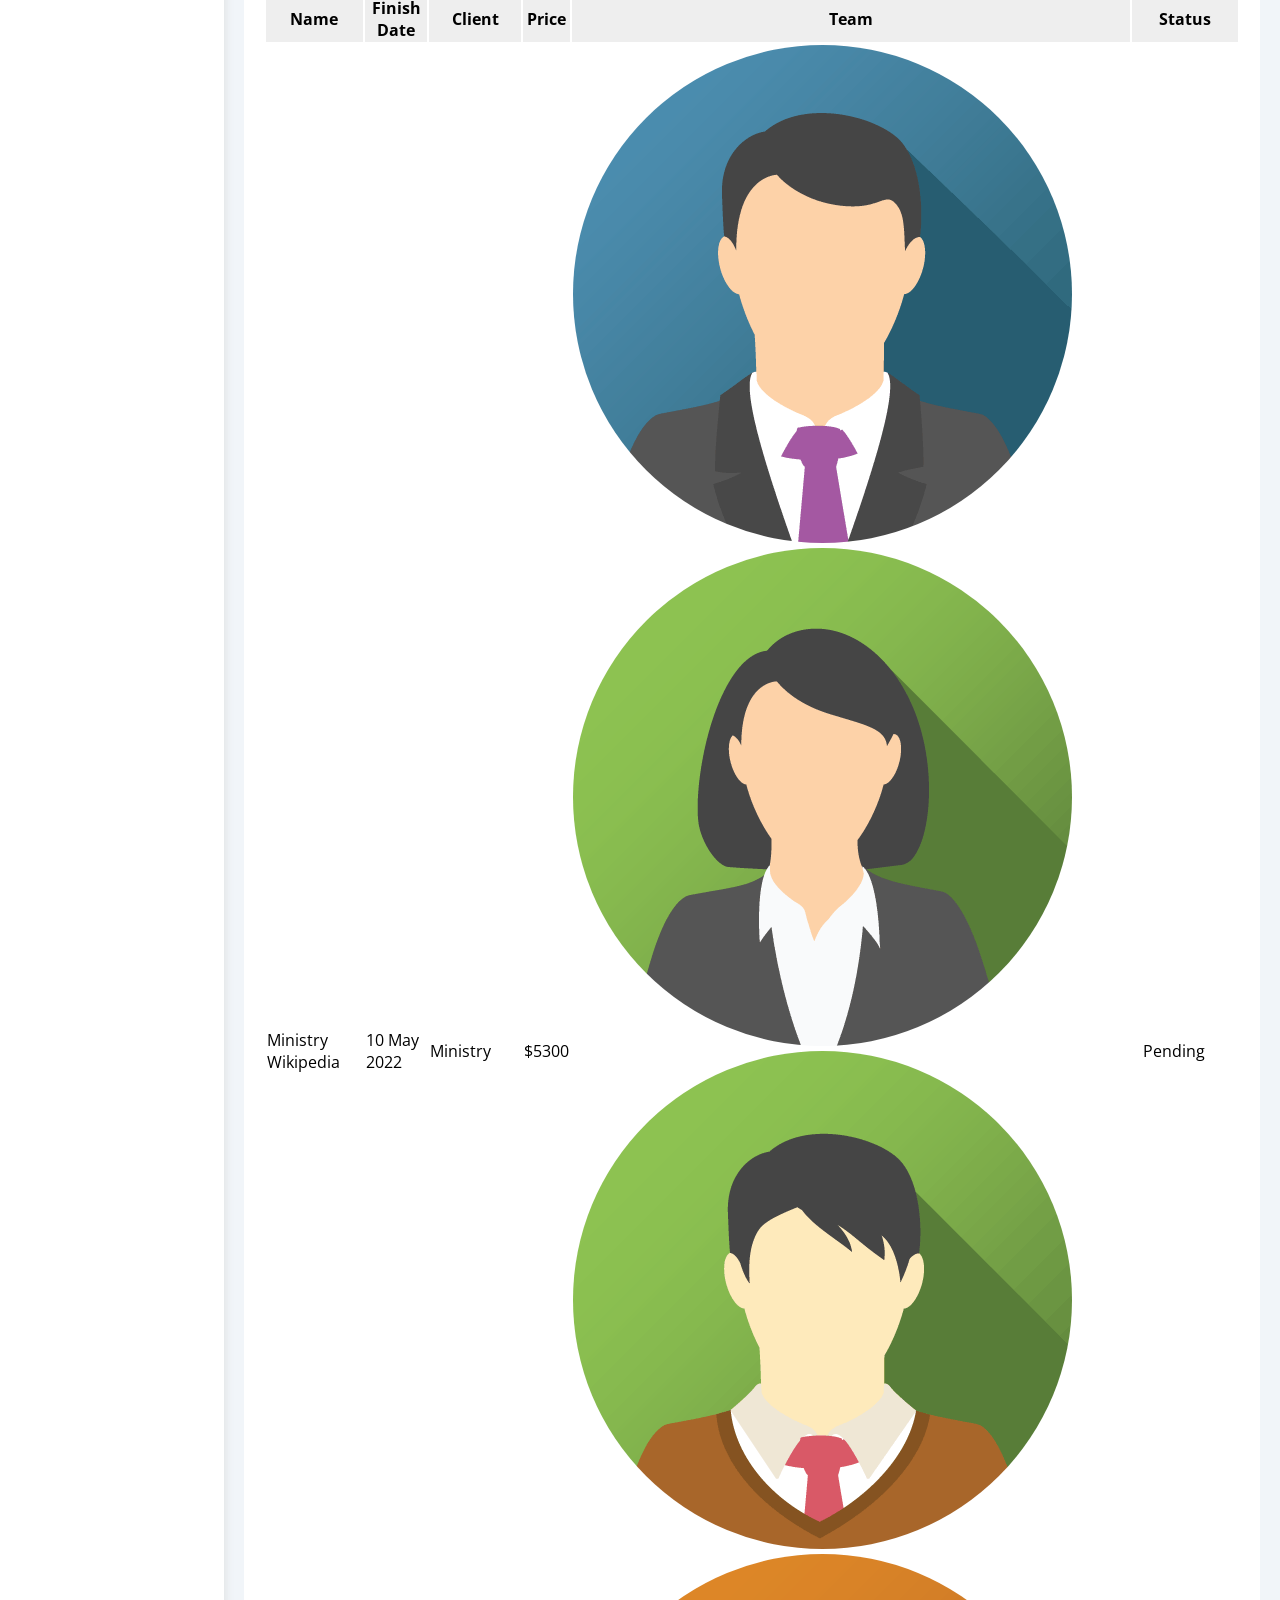
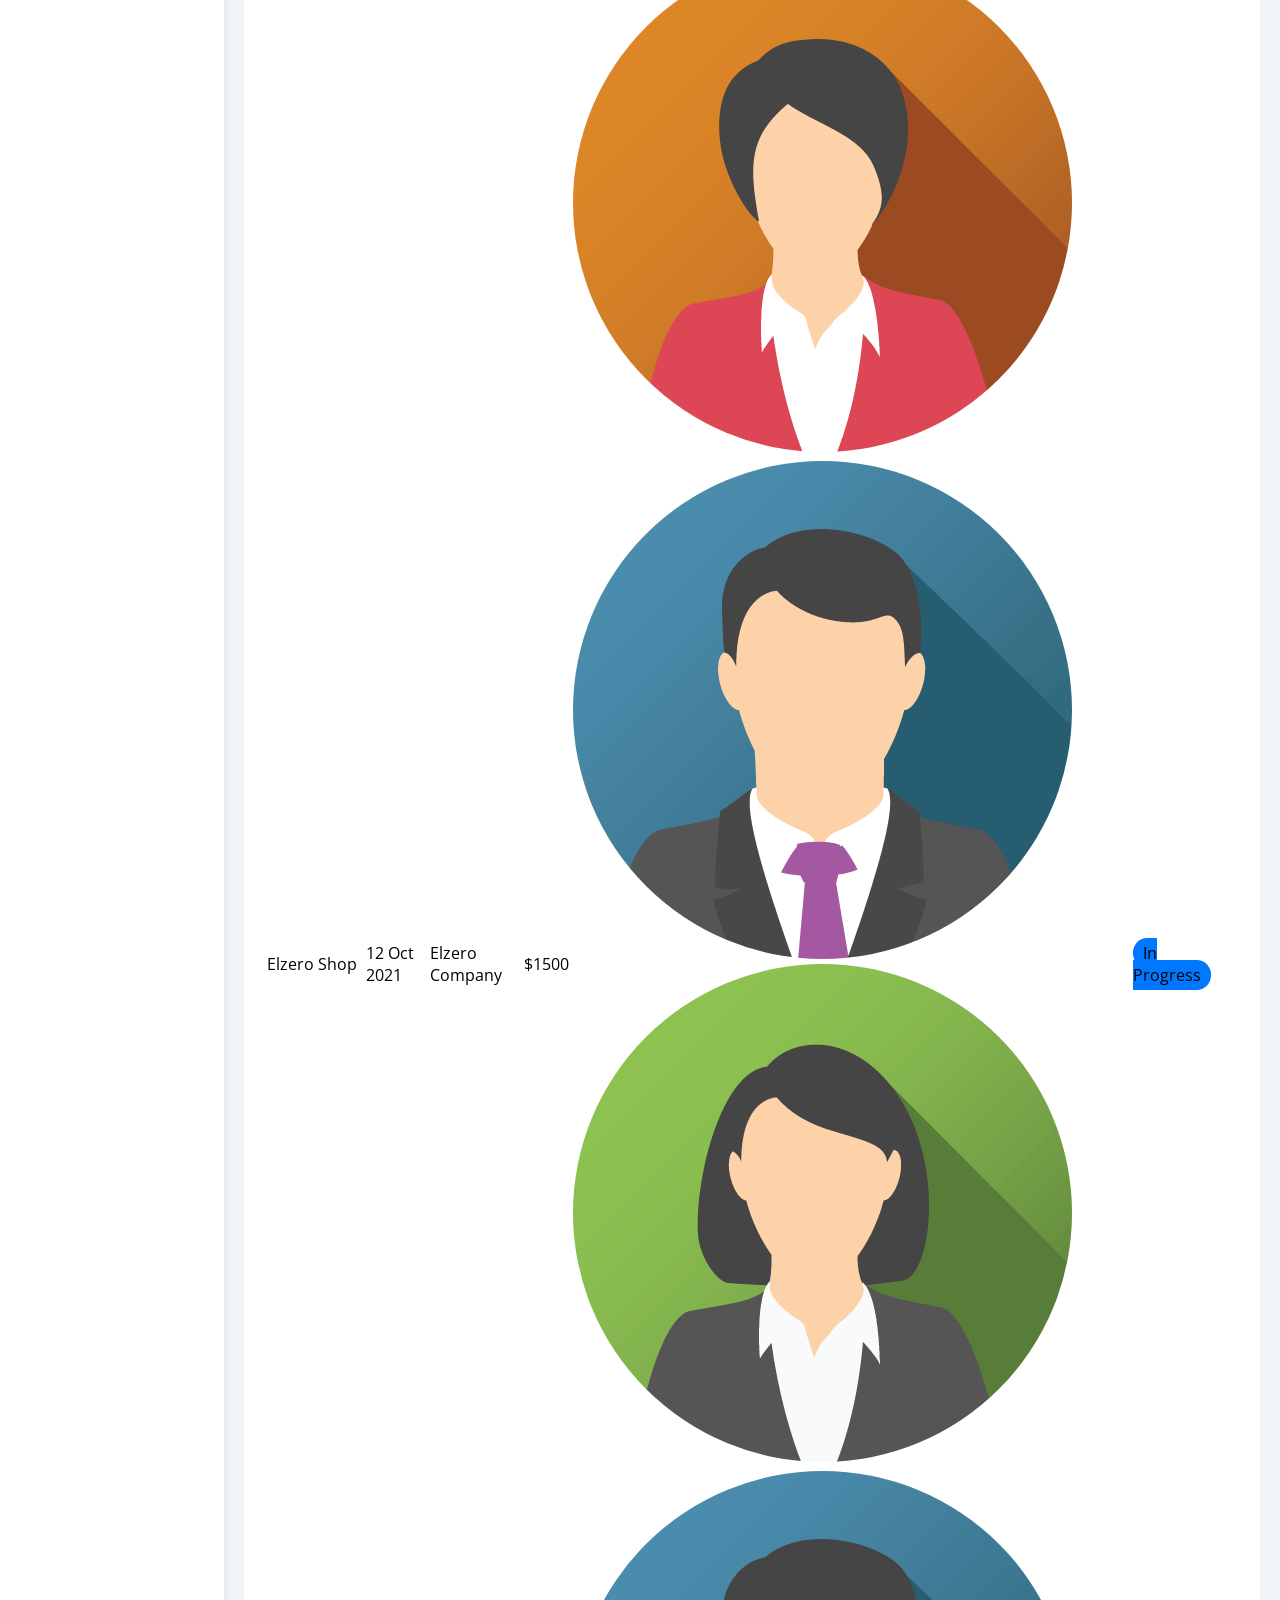
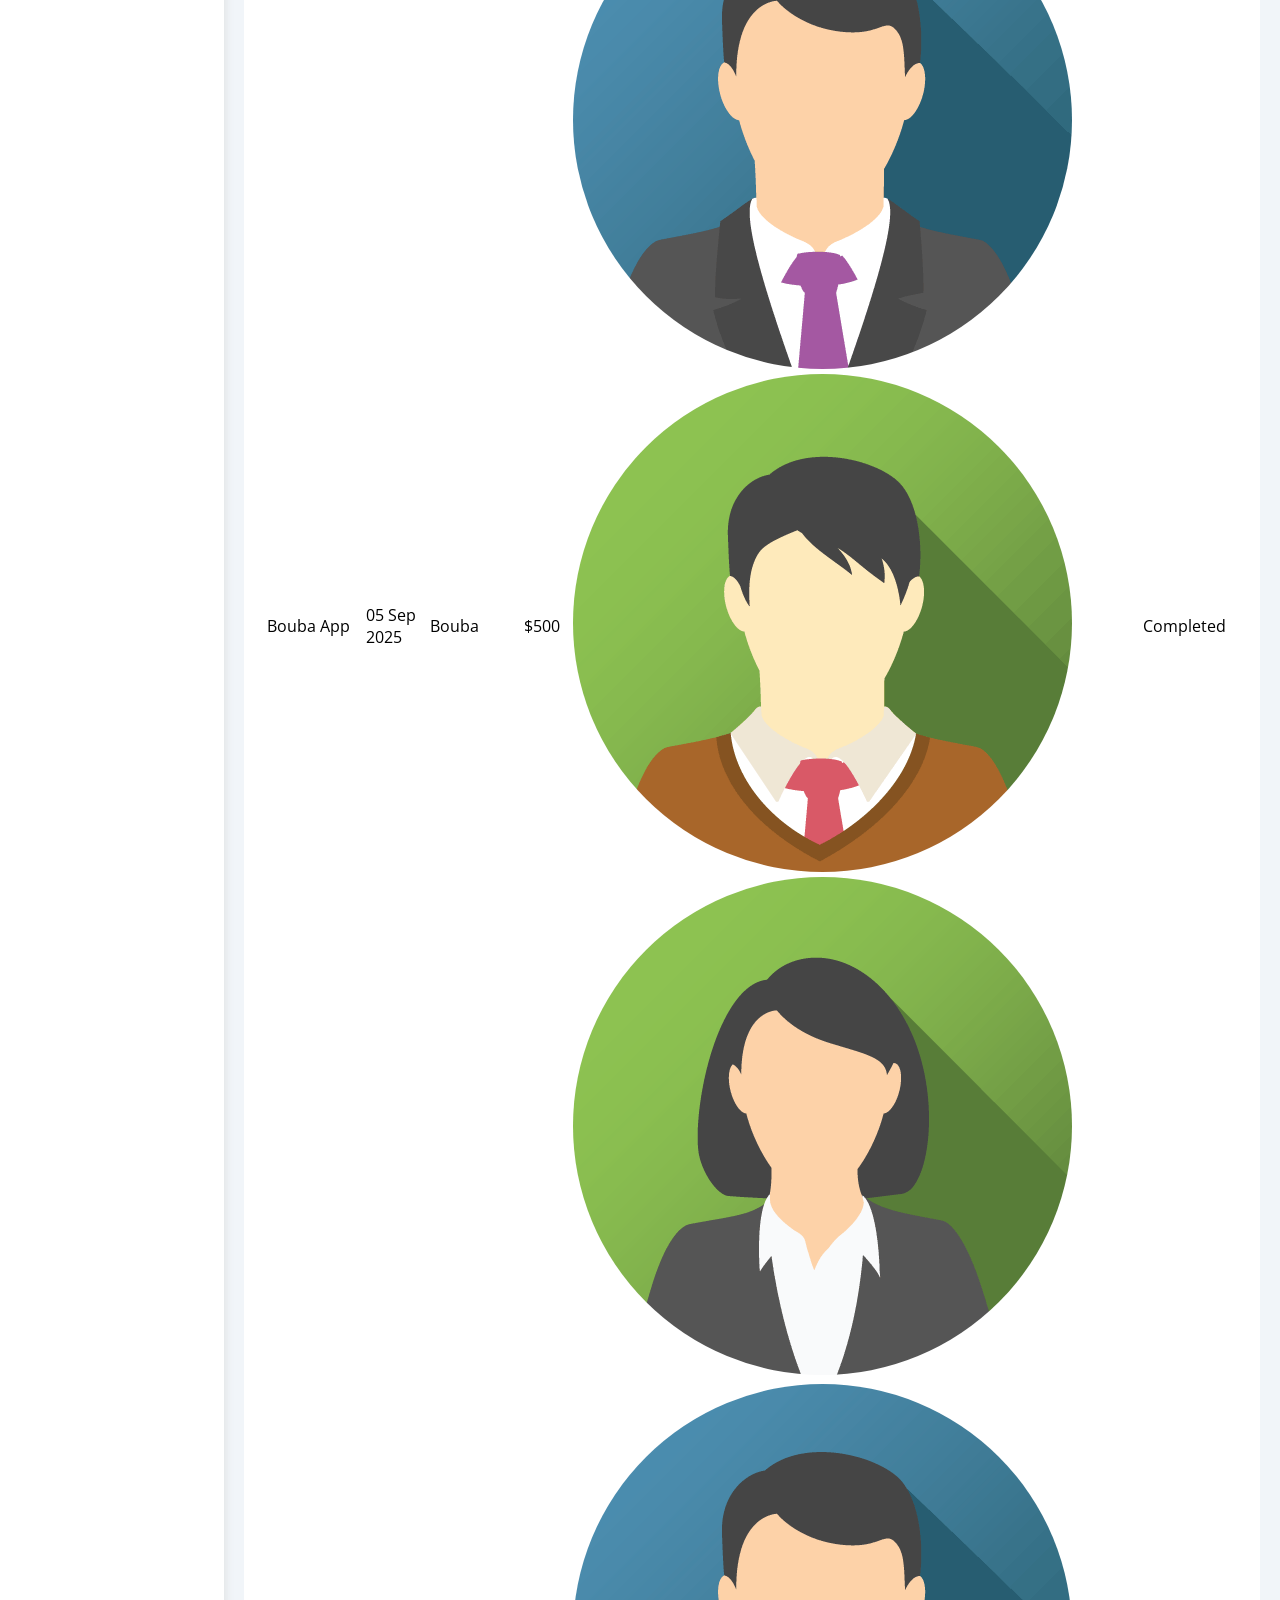
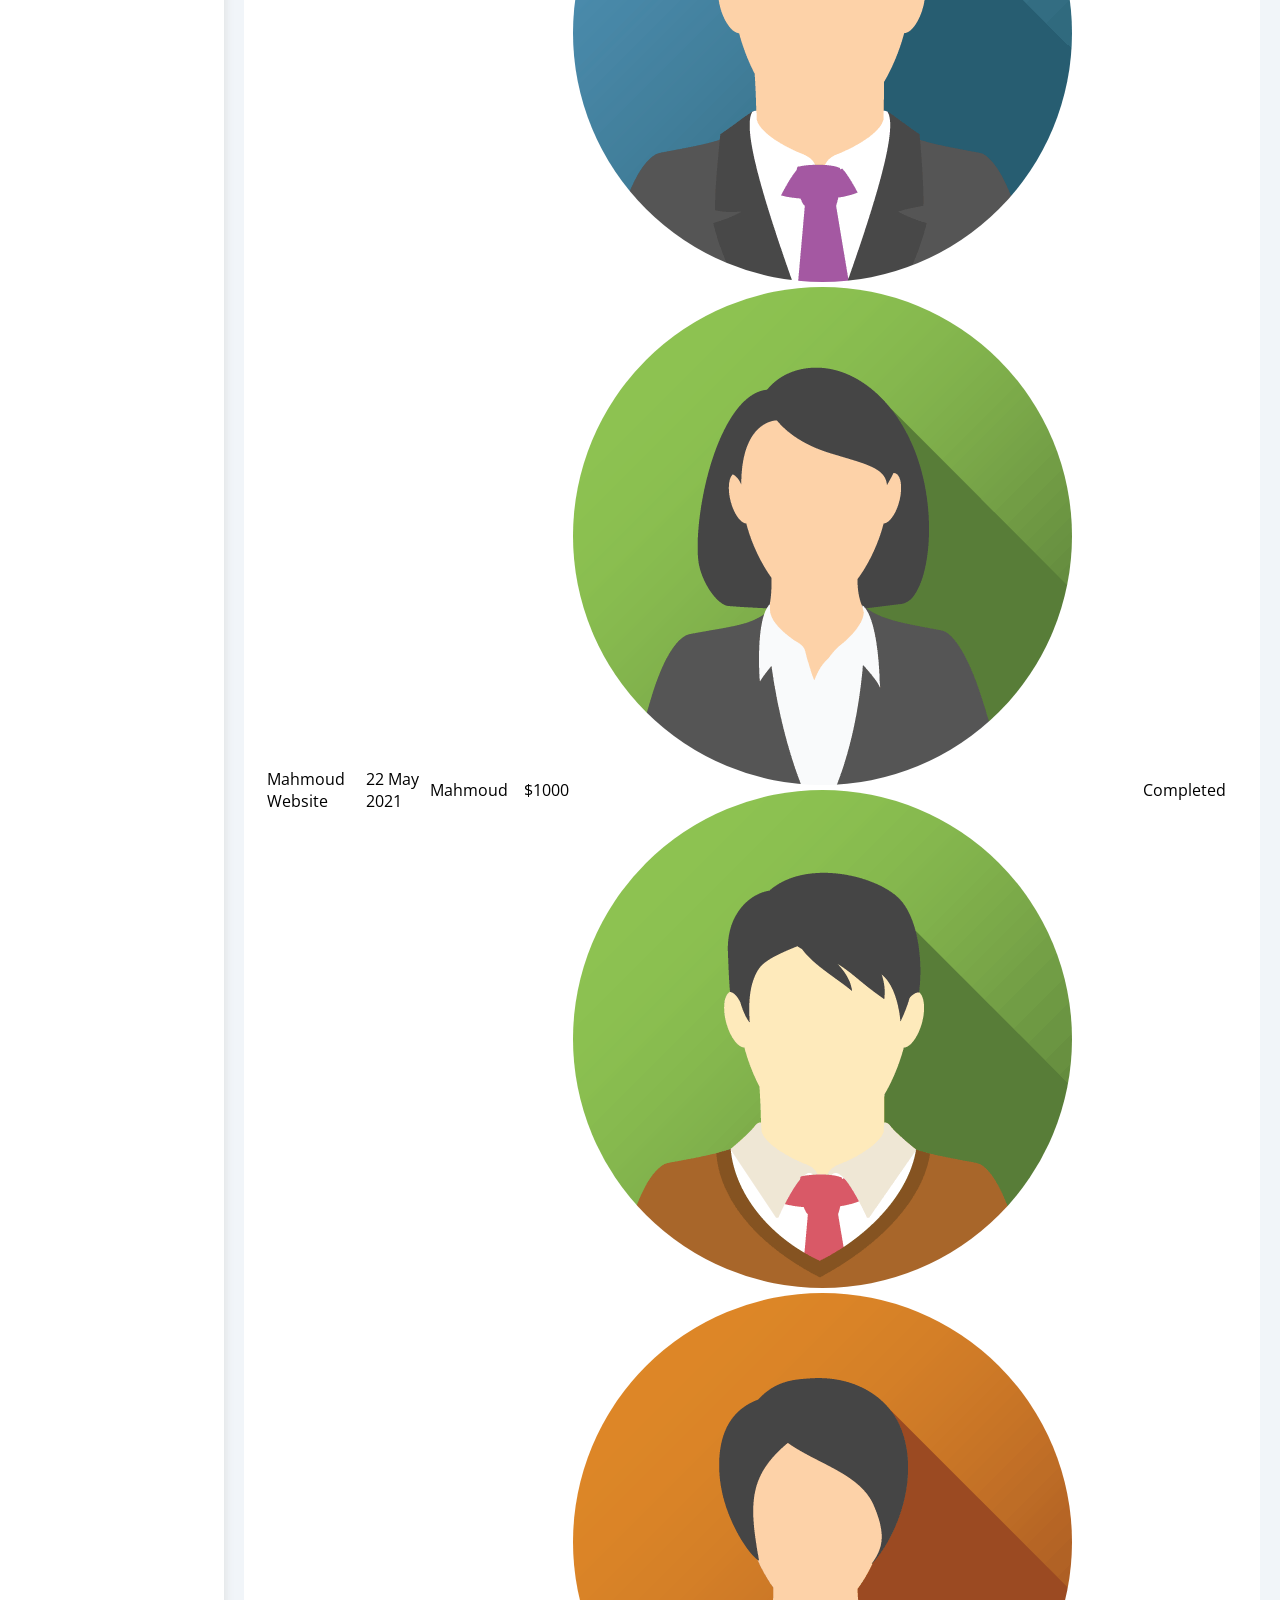
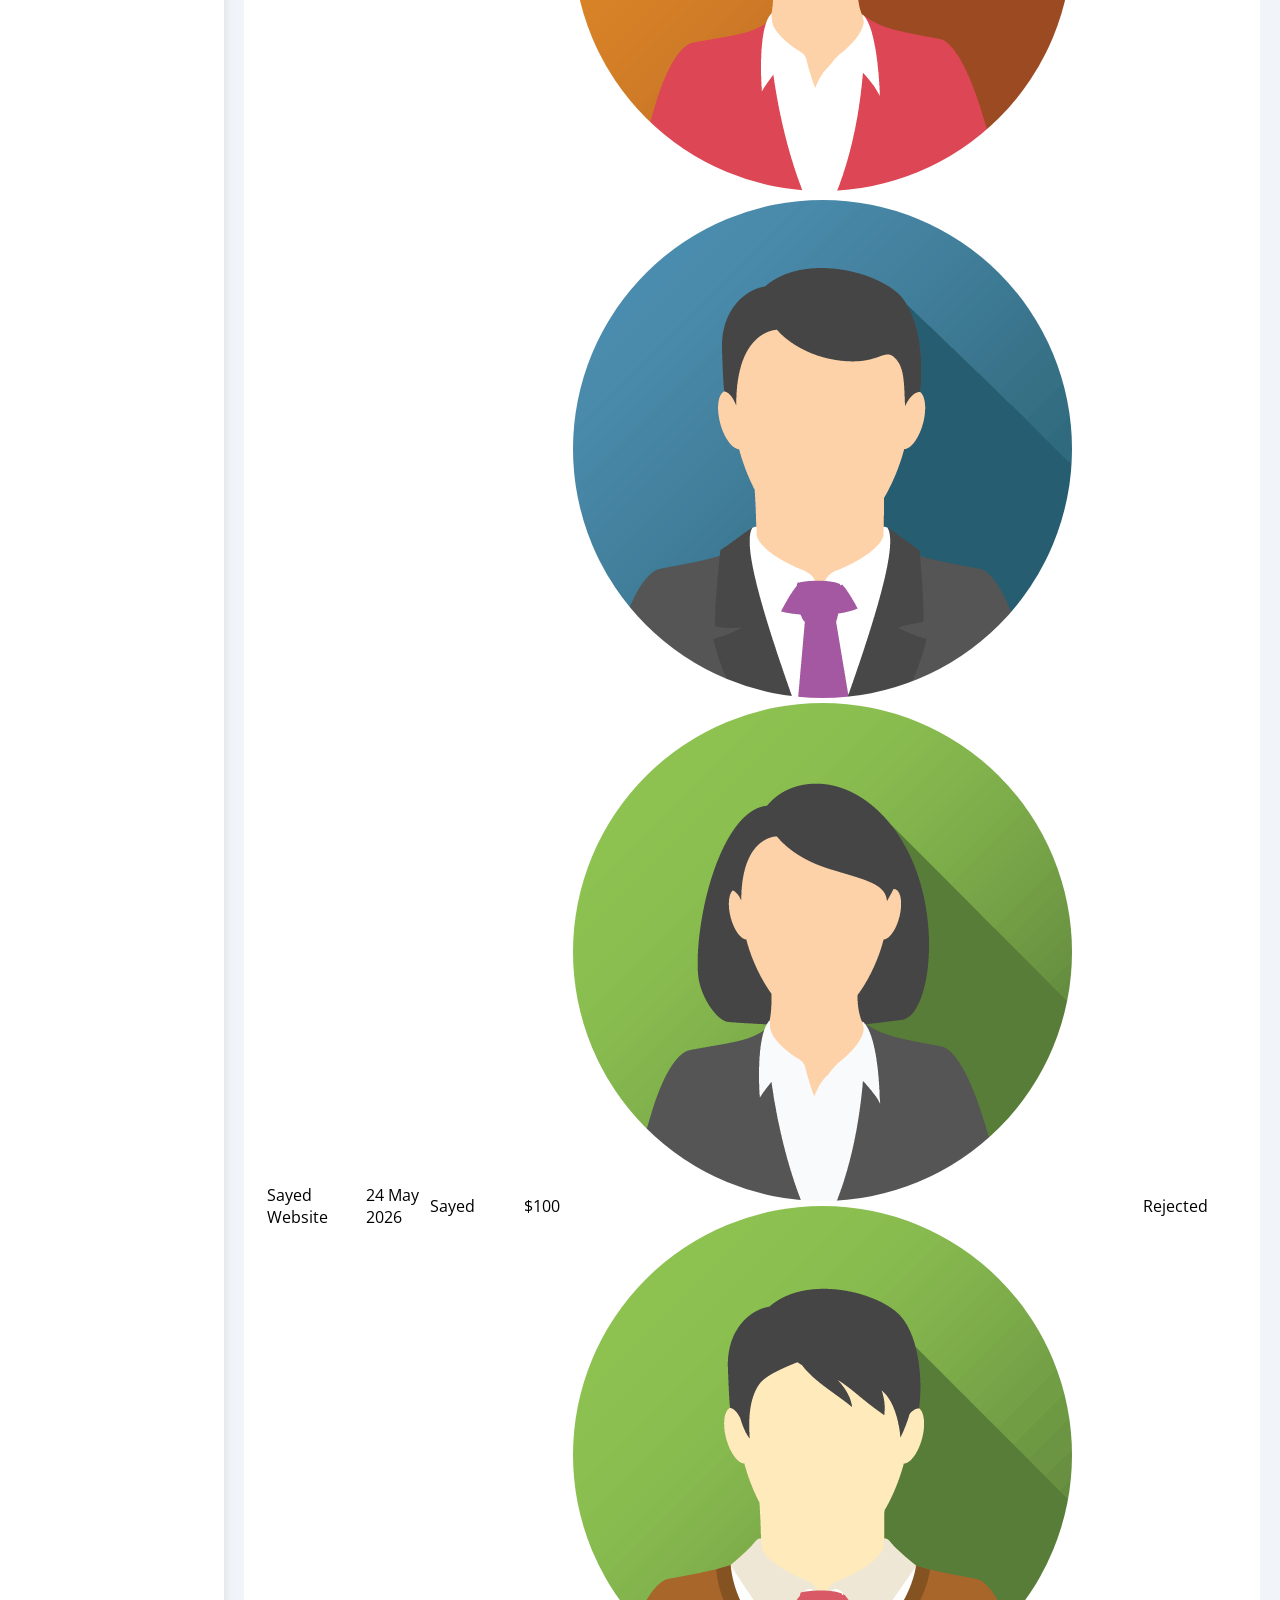
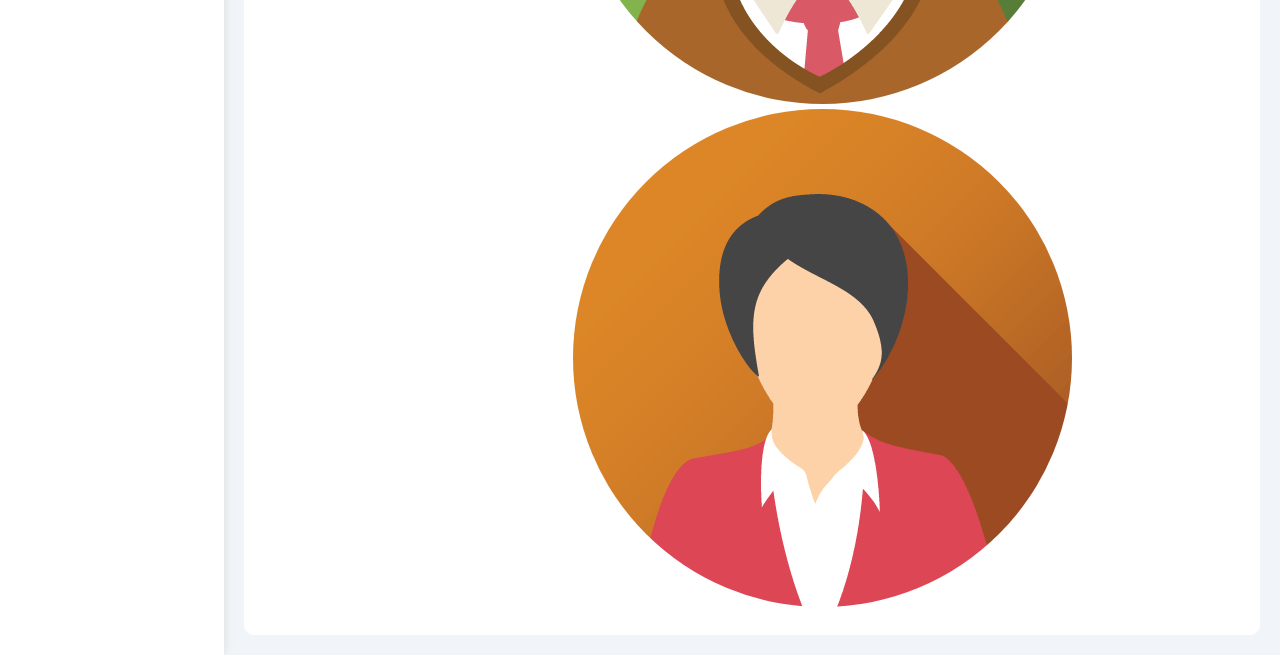
==== commit e7926c68: "add reminder, latest post, social stats, and projects table widgets - Introduce the "Reminder" widge" ====
--- a/index.html
+++ b/index.html
@@ -442,7 +442,189 @@
             </ul>
           </article>
           <!-- end projects -->
+          <!-- reminder -->
+          <article class="reminder bg-white p-20 p-10-mobile rad-10">
+            <h2>reminder</h2>
+            <ul>
+              <li class="relative mt-20">
+                <p>Check My Tasks List</p>
+                <span>28/09/2022 - 12:00am</span>
+              </li>
+              <li class="relative mt-20">
+                <p>Check My Projects</p>
+                <span>26/10/2022 - 12:00am</span>
+              </li>
+              <li class="relative mt-20">
+                <p>Call All My Clients</p>
+                <span>05/11/2022 - 12:00am</span>
+              </li>
+              <li class="relative mt-20">
+                <p>Finish The Development Workshop</p>
+                <span>20/12/2022 - 12:00am</span>
+              </li>
+            </ul>
+          </article>
+          <!-- end reminder -->
+
+          <!-- Start Latest Post -->
+          <article class="latest-post bg-white p-20 rad-10 p-10-mobile">
+            <h2>Latest Post</h2>
+            <header class="d-flex align-center gap-10 mt-20">
+              <img src="images/avatar.png" class="rad-half" width="50" />
+              <div class="info">
+                <span class="d-block fw-bold">Osama Elzero</span>
+                <span class="d-block fs-14 c-grey mt-5">About 3 Hours Ago</span>
+              </div>
+            </header>
+            <p class="m-0">
+              You Can Fool All Of The People Some Of The Time, And Some Of The
+              People All Of The Time, But You Can't Fool All Of The People All
+              Of The Time.
+            </p>
+            <footer class="flex-between c-grey fs-14">
+              <div>
+                <i class="fa-regular fa-heart"></i>
+                <span>1.8K</span>
+              </div>
+              <div>
+                <i class="fa-regular fa-comments"></i>
+                <span>500</span>
+              </div>
+            </footer>
+          </article>
+          <!-- End Latest Post -->
+
+          <!-- Start Social Media Stats -->
+          <article class="social-media bg-white p-20 rad-10 p-10-mobile">
+            <h2>Social Media Stats</h2>
+            <div class="box flex-between gap-10 mt-10">
+              <i
+                class="fa-brands fa-twitter fa-2x c-white flex-center bg-blue d-block"
+              ></i>
+              <span class="c-blue fw-bold">90K Followers</span>
+              <a href="#" class="hover-blue btn-shape bg-blue c-white fs-14"
+                >Follow</a
+              >
+            </div>
+            <div class="box flex-between gap-10 m-block-10">
+              <i
+                class="fa-brands fa-facebook fa-2x c-white flex-center bg-blue d-block"
+              ></i>
+              <span class="c-blue fw-bold">2M Like</span>
+              <a href="#" class="hover-blue btn-shape bg-blue c-white fs-14"
+                >like</a
+              >
+            </div>
+            <div class="box flex-between gap-10 mb-10">
+              <i
+                class="fa-brands fa-youtube fa-2x c-white flex-center bg-red d-block"
+              ></i>
+              <span class="c-red fw-bold">1M subs</span>
+              <a href="#" class="btn-shape bg-red c-white fs-14">subscribe</a>
+            </div>
+            <div class="box flex-between gap-10 mb-10 m-block-10">
+              <i
+                class="fa-brands fa-linkedin fa-2x c-white flex-center bg-blue d-block"
+              ></i>
+              <span class="c-blue fw-bold">90K Followers</span>
+              <a href="#" class="btn-shape bg-blue c-white fs-14">Follow</a>
+            </div>
+          </article>
+          <!-- End Social Media Stats -->
         </div>
+                <!-- projects-table -->
+        <section class="projects-table bg-white p-20 p-10-mobile rad-10 m-20">
+          <h2>projects</h2>
+          <div class="responsive-table">
+            <table>
+              <thead class="bg-eee">
+                <tr>
+                  <th>Name</th>
+                  <th>Finish Date</th>
+                  <th>Client</th>
+                  <th>Price</th>
+                  <th>Team</th>
+                  <th>Status</th>
+                </tr>
+              </thead>
+              <tbody>
+                <tr>
+                  <td>Ministry Wikipedia</td>
+                  <td>10 May 2022</td>
+                  <td>Ministry</td>
+                  <td>$5300</td>
+                  <td>
+                    <img src="images/team-01.png" class="rad-half" />
+                    <img src="images/team-02.png" class="rad-half" />
+                    <img src="images/team-03.png" class="rad-half" />
+                    <img src="images/team-04.png" class="rad-half" />
+                  </td>
+                  <td>
+                    <span class="btn-shape bg-orange c-white">pending</span>
+                  </td>
+                </tr>
+                <tr>
+                  <td>Elzero Shop</td>
+                  <td>12 Oct 2021</td>
+                  <td>Elzero Company</td>
+                  <td>$1500</td>
+                  <td>
+                    <img src="images/team-01.png" class="rad-half" />
+                    <img src="images/team-02.png" class="rad-half" />
+                  </td>
+                  <td>
+                    <span class="btn-shape bg-blue c-white">in progress</span>
+                  </td>
+                </tr>
+                <tr>
+                  <td>Bouba App</td>
+                  <td>05 Sep 2025</td>
+                  <td>Bouba</td>
+                  <td>$500</td>
+                  <td>
+                    <img src="images/team-01.png" class="rad-half" />
+                    <img src="images/team-03.png" class="rad-half" />
+                    <img src="images/team-02.png" class="rad-half" />
+                  </td>
+                  <td>
+                    <span class="btn-shape bg-green c-white">completed</span>
+                  </td>
+                </tr>
+                <tr>
+                  <td>Mahmoud Website</td>
+                  <td>22 May 2021</td>
+                  <td>Mahmoud</td>
+                  <td>$1000</td>
+                  <td>
+                    <img src="images/team-01.png" class="rad-half" />
+                    <img src="images/team-02.png" class="rad-half" />
+                    <img src="images/team-03.png" class="rad-half" />
+                    <img src="images/team-04.png" class="rad-half" />
+                  </td>
+                  <td>
+                    <span class="btn-shape bg-green c-white">completed</span>
+                  </td>
+                </tr>
+                <tr>
+                  <td>Sayed Website</td>
+                  <td>24 May 2026</td>
+                  <td>Sayed</td>
+                  <td>$100</td>
+                  <td>
+                    <img src="images/team-01.png" class="rad-half" />
+                    <img src="images/team-02.png" class="rad-half" />
+                    <img src="images/team-03.png" class="rad-half" />
+                    <img src="images/team-04.png" class="rad-half" />
+                  </td>
+                  <td>
+                    <span class="btn-shape bg-red c-white">rejected</span>
+                  </td>
+                </tr>
+              </tbody>
+            </table>
+          </div>
+        </section>
+        <!-- end projects-table -->
       </section>
     </main>
   </body>
--- a/css/style.css
+++ b/css/style.css
@@ -486,3 +486,80 @@
   }
 }
 /* end search-item */
+/* uploads */
+.wrapper .uploads {
+  & > .flex-between {
+    padding-block: var(--px-x);
+    border-bottom: 1px solid var(--grey-alt-color);
+    &:last-child {
+      border-bottom: none;
+      padding-bottom: 0;
+    }
+    img {
+      width: 2.5rem;
+    }
+    .txt {
+      h3 {
+        margin: 0;
+        font-size: 1rem;
+        font-weight: 500;
+      }
+      p {
+        margin: 0.25rem 0 0;
+        color: var(--grey-color);
+        font-size: 14px;
+      }
+    }
+    .bg-eee {
+      padding: 4px 8px;
+      font-size: 0.9rem;
+    }
+  }
+}
+/* end uploads */
+/* projects */
+.wrapper .projects {
+  ul {
+    background: url(../images/project.png) no-repeat bottom right / 150px;
+    &::before {
+      content: "";
+      height: 100%;
+      width: 2px;
+      background-color: var(--blue-color);
+      position: absolute;
+      left: var(--px-x);
+    }
+    li {
+      padding-left: calc(var(--px-2x) * 2);
+      margin-bottom: var(--px-2x);
+      &::before {
+        content: "";
+        position: absolute;
+        border-radius: 50%;
+        left: 0;
+        top: 50%;
+        transform: translateY(-50%);
+        padding: 8px;
+        outline: 2px solid #0077ff;
+        border: 3px solid #fff;
+      }
+    }
+    li.current::before {
+      background-color: #0077ff;
+      animation: load 0.7s infinite alternate;
+    }
+    li.done::before {
+      background-color: #0077ff;
+    }
+    li.wait::before {
+      background-color: #fff;
+    }
+  }
+}
+
+@keyframes load {
+  to {
+    background-color: #fff;
+  }
+}
+/* end projects */
